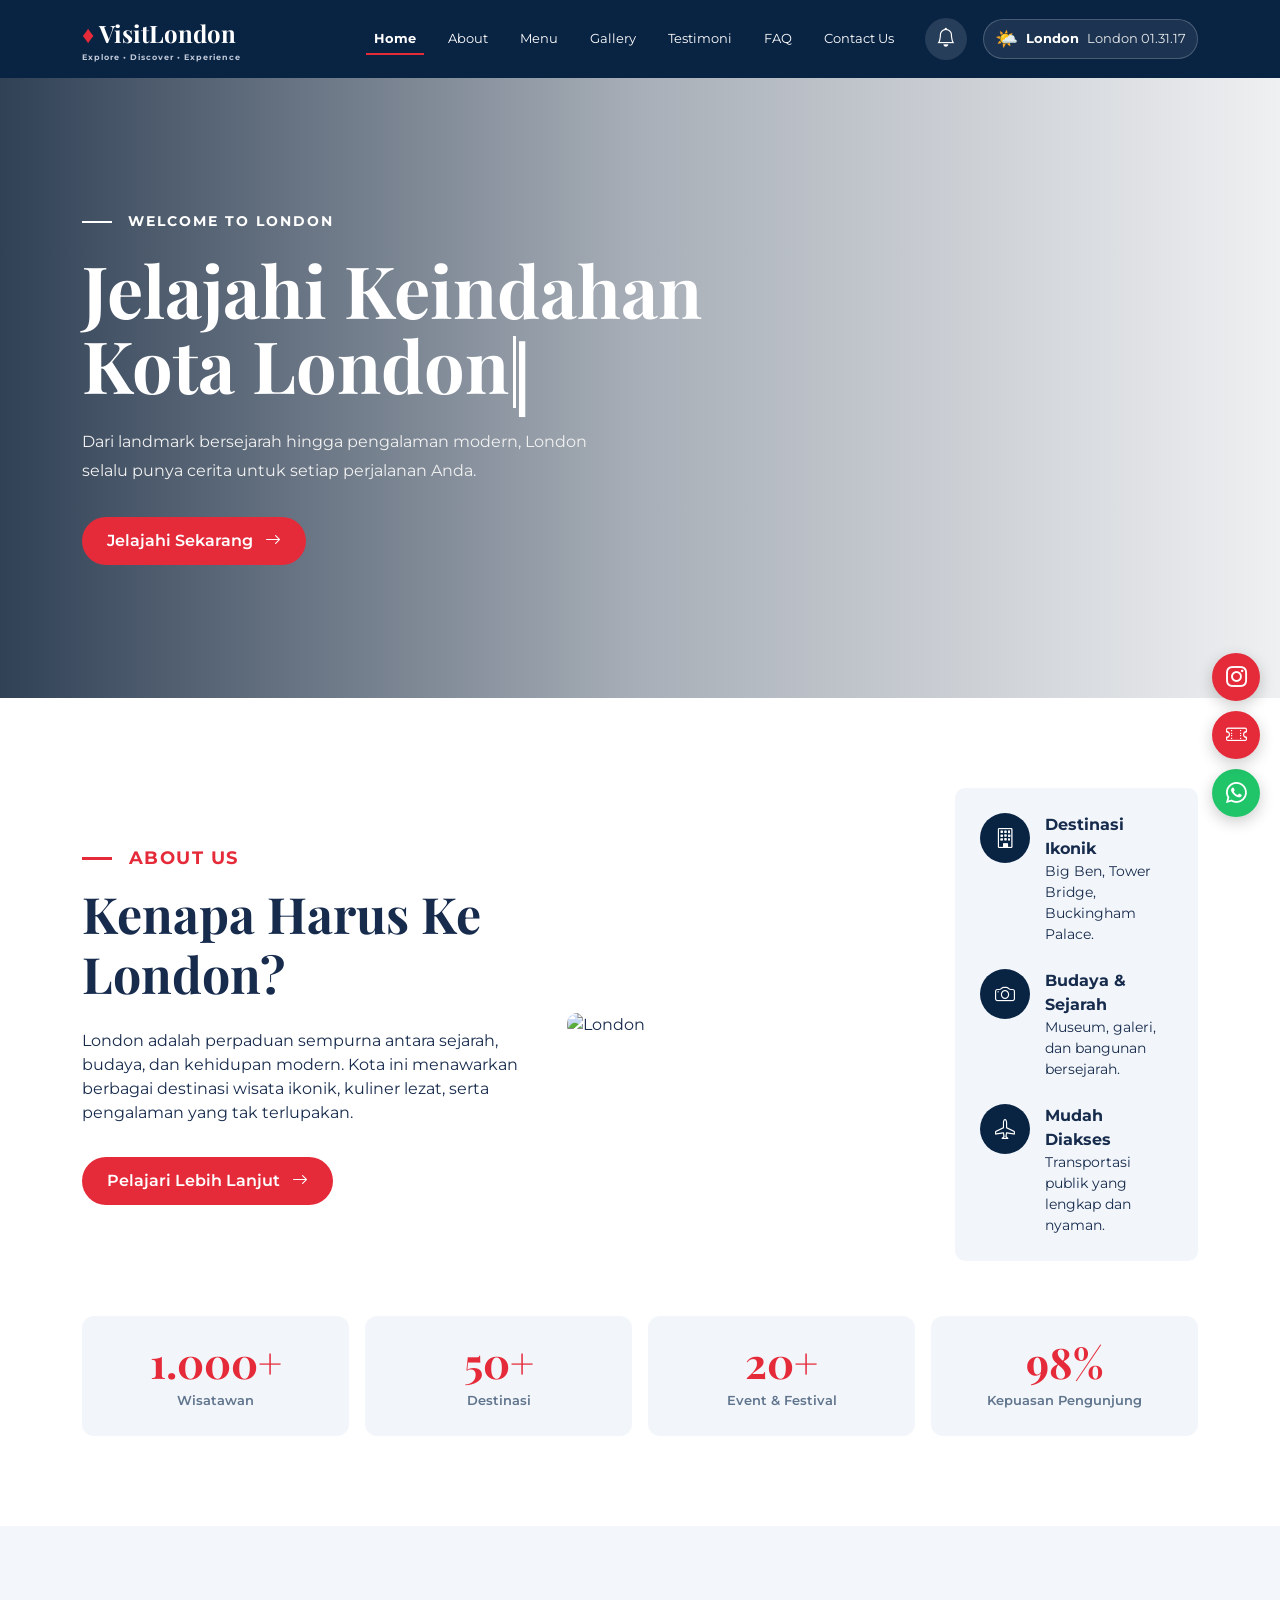
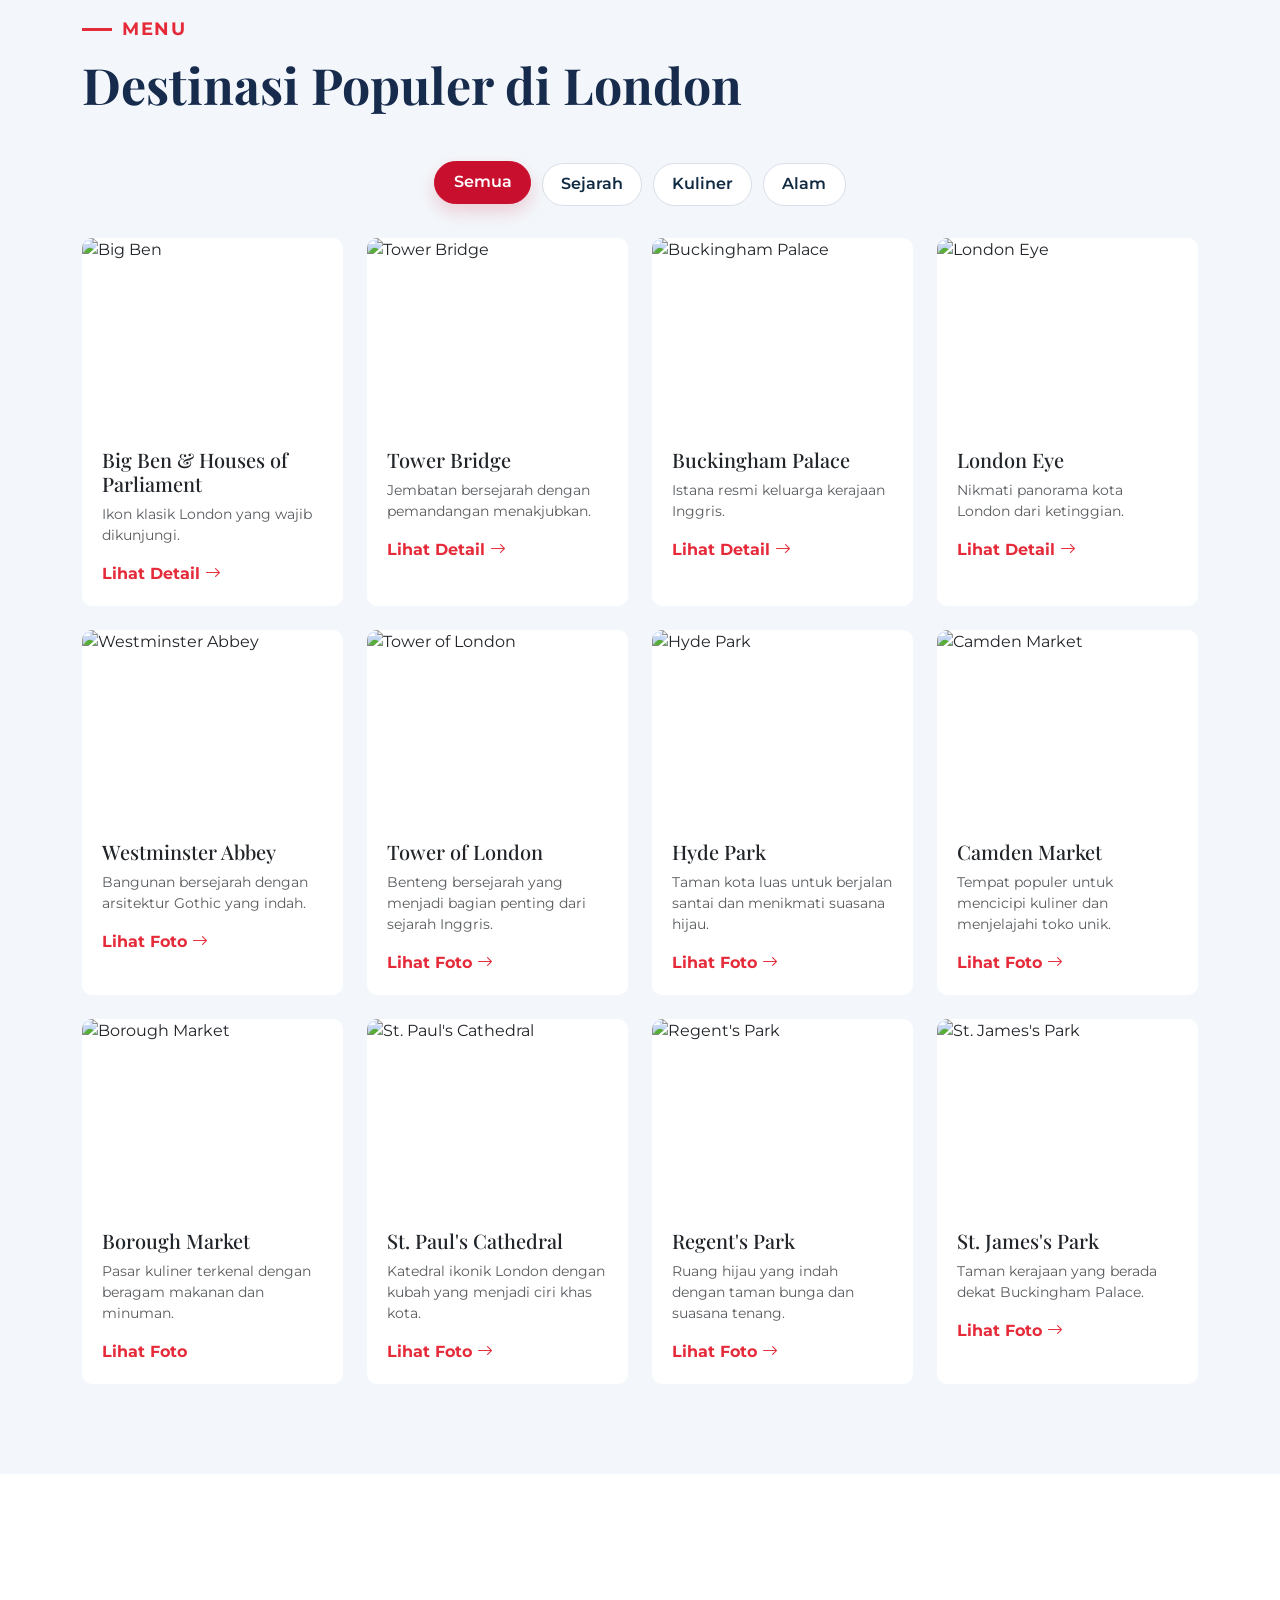
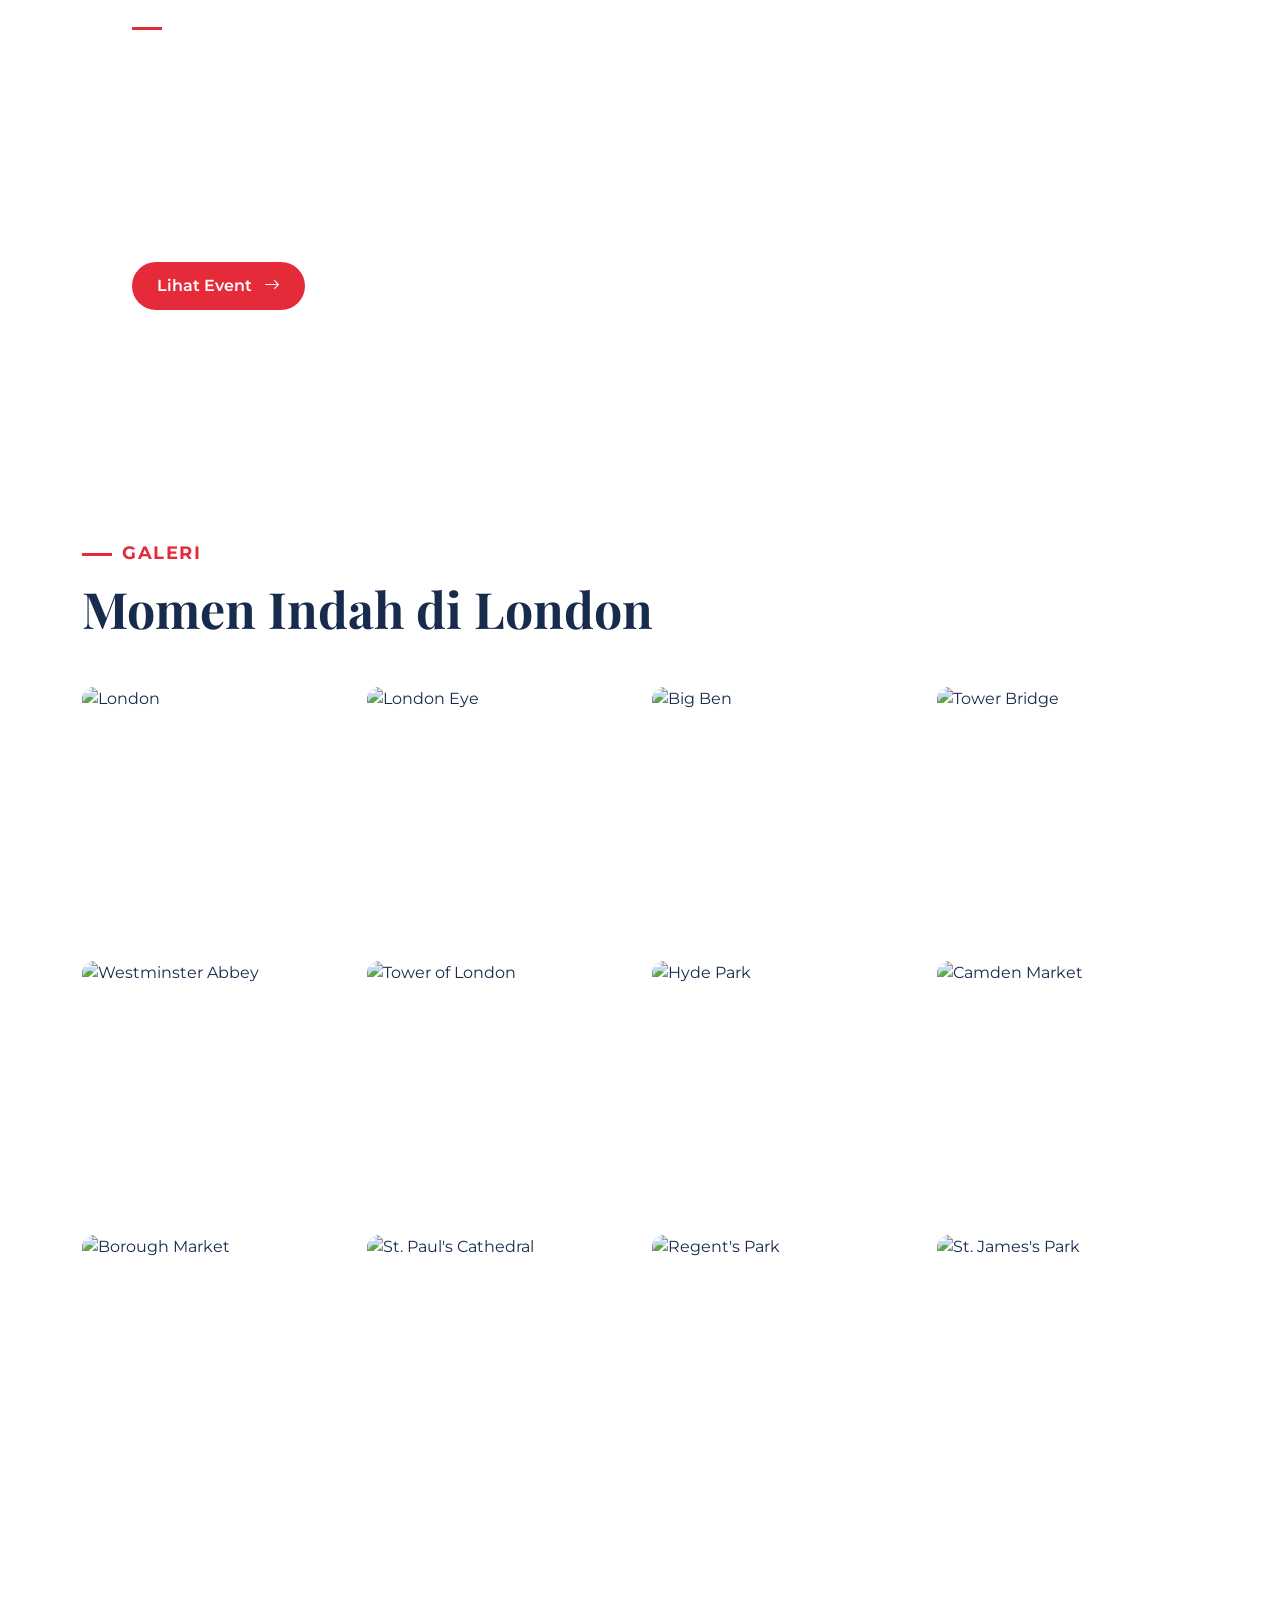
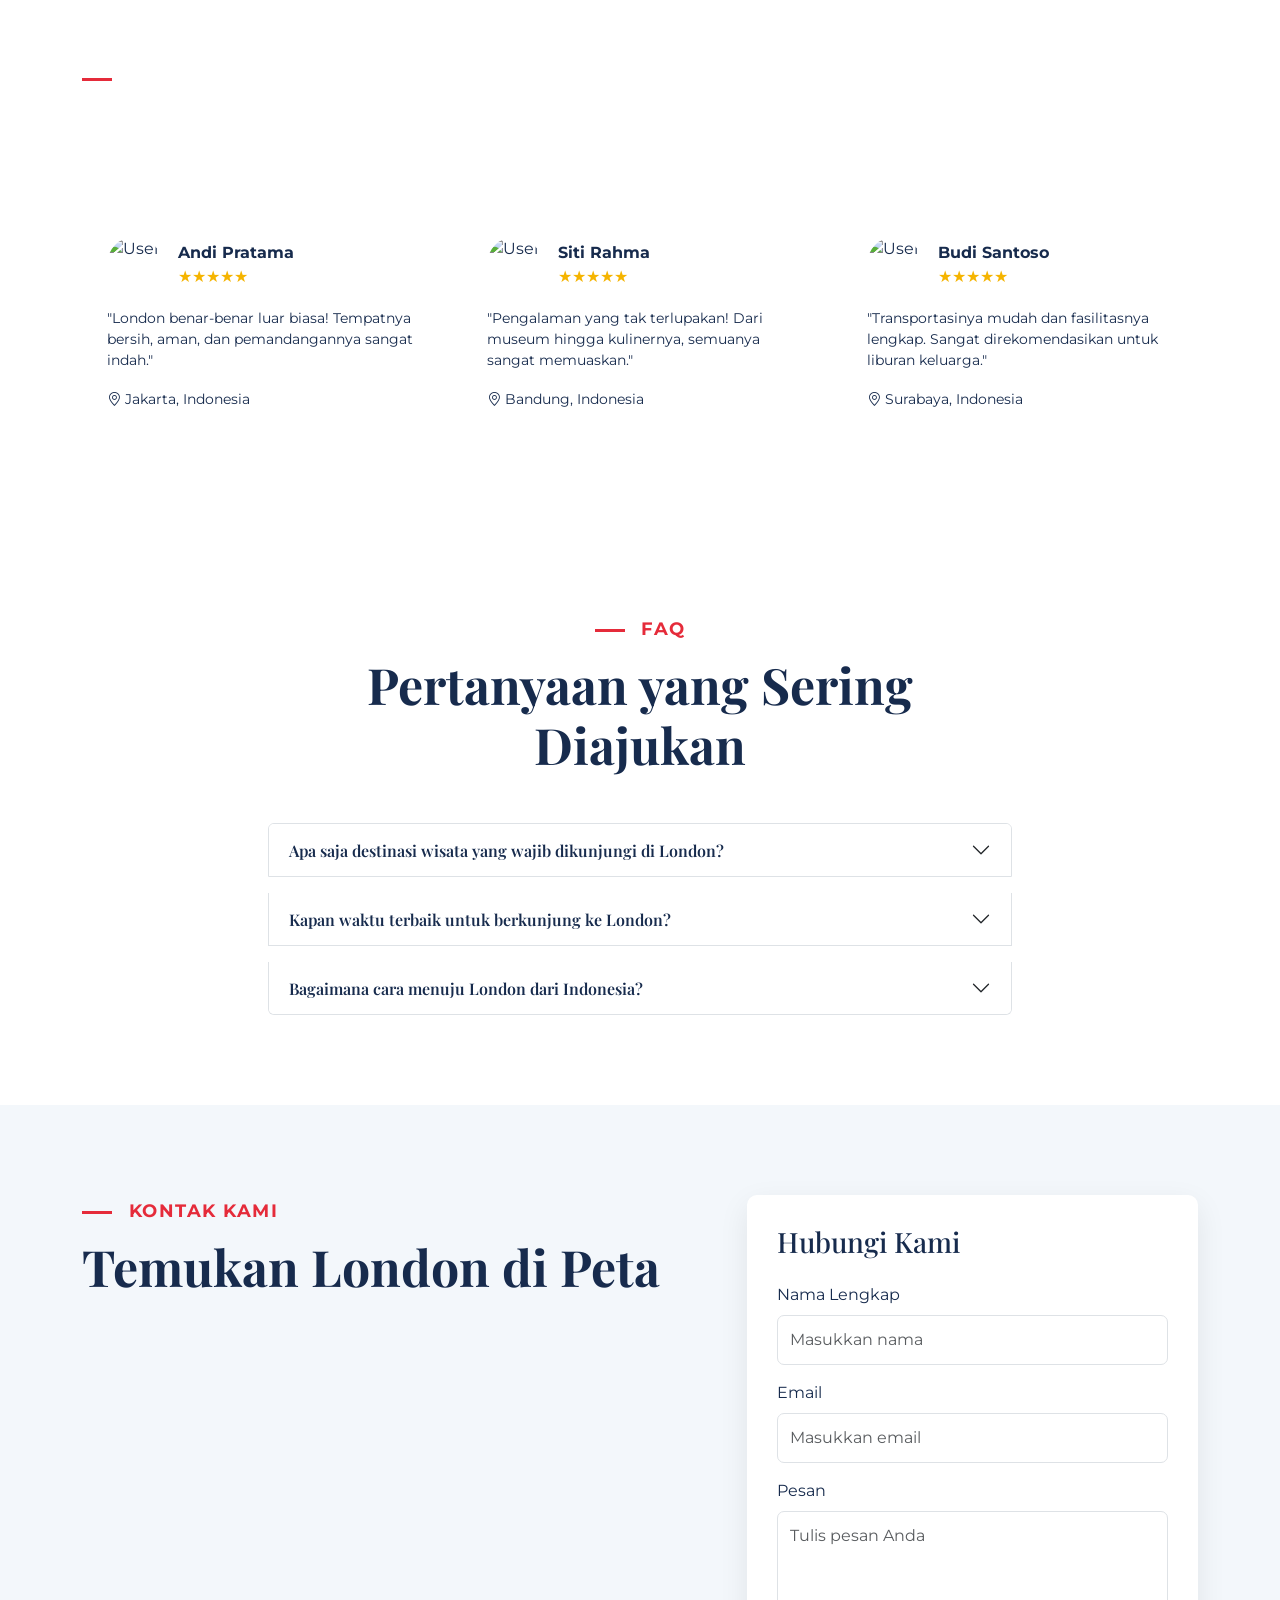
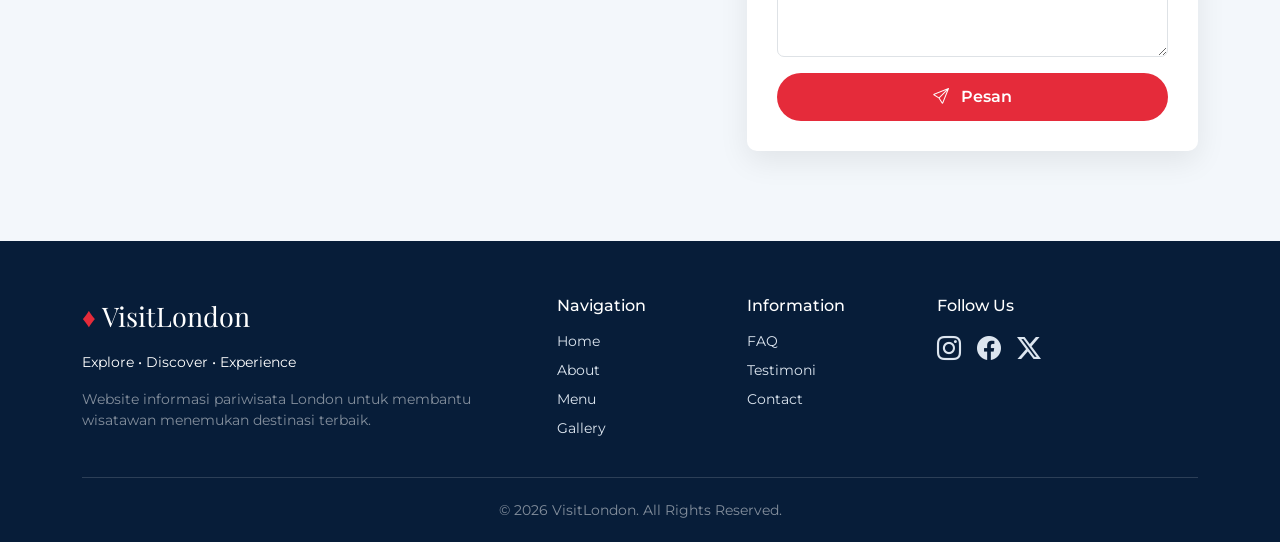
==== index.html @ 2a39acc3 "Add files via upload" ====
<!DOCTYPE html>
<html lang="id">
<head>
    <meta charset="UTF-8">
    <meta name="viewport" content="width=device-width, initial-scale=1.0">

    <title>VisitLondon - Jelajahi London</title>

    <!-- Bootstrap 5 -->
    <link href="https://cdn.jsdelivr.net/npm/bootstrap@5.3.3/dist/css/bootstrap.min.css" rel="stylesheet">

    <!-- Bootstrap Icons -->
    <link rel="stylesheet" href="https://cdn.jsdelivr.net/npm/bootstrap-icons@1.11.3/font/bootstrap-icons.min.css">

    <!-- Google Font -->
    <link href="https://fonts.googleapis.com/css2?family=Montserrat:wght@400;500;600;700&family=Playfair+Display:wght@600;700&display=swap" rel="stylesheet">
    <link rel="stylesheet" href="style.css">
</head>


<body data-bs-spy="scroll"
      data-bs-target="#navbar"
      data-bs-offset="100">


<!-- =========================
     NAVBAR
========================= -->

<nav id="navbar" class="navbar navbar-expand-lg navbar-dark sticky-top">

    <div class="container">

        <a class="navbar-brand" href="#home">
            <span>♦</span> VisitLondon
            <small>Explore • Discover • Experience</small>
        </a>

        <button class="navbar-toggler"
                type="button"
                data-bs-toggle="collapse"
                data-bs-target="#menuNavbar">

            <span class="navbar-toggler-icon"></span>

        </button>

        <div class="collapse navbar-collapse" id="menuNavbar">

            <ul class="navbar-nav ms-auto">

                <li class="nav-item">
                    <a class="nav-link active" href="#home">Home</a>
                </li>

                <li class="nav-item">
                    <a class="nav-link" href="#about">About</a>
                </li>

                <li class="nav-item">
                    <a class="nav-link" href="#destination">Menu</a>
                </li>

                <li class="nav-item">
                    <a class="nav-link" href="#gallery">Gallery</a>
                </li>

                <li class="nav-item">
                    <a class="nav-link" href="#testimonial">Testimoni</a>
                </li>

                <li class="nav-item">
                    <a class="nav-link" href="#faq">FAQ</a>
                </li>

                <li class="nav-item">
                    <a class="nav-link" href="#contact">Contact Us</a>
                </li>

            </ul>

<!-- NOTIFICATION -->
<div class="notification-wrapper">
    <button type="button" class="notification-btn" id="notificationBtn"
            aria-label="Notifikasi">
        <i class="bi bi-bell"></i>
        <span class="notification-badge" id="notificationBadge">0</span>
    </button>

    <div class="notification-panel" id="notificationPanel">
        <div class="notification-head">
            <strong>Aktivitas</strong>
            <button type="button" class="btn btn-sm btn-link text-danger p-0" id="clearNotifications">Hapus</button>
        </div>
        <div class="notification-tabs">
            <button type="button" class="notification-tab active" data-notif-tab="notifications">Notifikasi</button>
            <button type="button" class="notification-tab" data-notif-tab="history">History Pemesanan</button>
        </div>
        <div class="notification-page active" id="notificationsPage">
            <div class="notification-list" id="notificationList">
                <div class="empty-notification">Belum ada notifikasi.</div>
            </div>
        </div>
        <div class="notification-page" id="historyPage">
            <div id="historyList"></div>
        </div>
    </div>
</div>

        </div>

    </div>
</nav>


<!-- =========================
     HERO
========================= -->

<section id="home" class="hero">

    <div class="container">

        <div class="hero-content fade-up">

            <div class="hero-label">
                WELCOME TO LONDON
            </div>

            <h1>
                Jelajahi <span id="heroTypewriter"></span><span class="typewriter-cursor">|</span>
            </h1>

            <p>
                Dari landmark bersejarah hingga pengalaman modern,
                London selalu punya cerita untuk setiap perjalanan Anda.
            </p>

            <a href="#destination"
               class="btn btn-london mt-3">

                Jelajahi Sekarang
                <i class="bi bi-arrow-right ms-2"></i>

            </a>

        </div>

    </div>

</section>


<!-- =========================
     ABOUT
========================= -->

<section id="about" class="about">

    <div class="container">

        <div class="row align-items-center g-5">

            <div class="col-lg-5 fade-up">

                <div class="section-label">
                    ABOUT US
                </div>

                <h2 class="section-title">
                    Kenapa Harus
                    Ke London?
                </h2>

                <p class="mt-3">
                    London adalah perpaduan sempurna antara sejarah,
                    budaya, dan kehidupan modern. Kota ini menawarkan
                    berbagai destinasi wisata ikonik, kuliner lezat,
                    serta pengalaman yang tak terlupakan.
                </p>

                <a href="#destination"
                   class="btn btn-london mt-3">

                    Pelajari Lebih Lanjut
                    <i class="bi bi-arrow-right ms-2"></i>

                </a>

            </div>

            <div class="col-lg-4 fade-up">

                <img
                    src="https://images.unsplash.com/photo-1529655683826-aba9b3e77383?auto=format&fit=crop&w=900&q=80"
                    class="about-img"
                    alt="London">

            </div>

            <div class="col-lg-3">

                <div class="about-box fade-up">

                    <div class="d-flex mb-4">

                        <div class="about-icon">
                            <i class="bi bi-building"></i>
                        </div>

                        <div>
                            <strong>Destinasi Ikonik</strong>
                            <small class="d-block">
                                Big Ben, Tower Bridge,
                                Buckingham Palace.
                            </small>
                        </div>

                    </div>

                    <div class="d-flex mb-4">

                        <div class="about-icon">
                            <i class="bi bi-camera"></i>
                        </div>

                        <div>
                            <strong>Budaya & Sejarah</strong>
                            <small class="d-block">
                                Museum, galeri, dan bangunan
                                bersejarah.
                            </small>
                        </div>

                    </div>

                    <div class="d-flex">

                        <div class="about-icon">
                            <i class="bi bi-airplane"></i>
                        </div>

                        <div>
                            <strong>Mudah Diakses</strong>
                            <small class="d-block">
                                Transportasi publik yang
                                lengkap dan nyaman.
                            </small>
                        </div>

                    </div>

                </div>

            </div>

        </div>

    </div>

    <!-- COUNT-UP STATISTICS -->
    <div class="container stats-section fade-up">
        <div class="row g-3 justify-content-center">
            <div class="col-6 col-md-3">
                <div class="stat-box">
                    <div class="stat-number count-up" data-target="1000" data-suffix="+">0</div>
                    <span class="stat-label">Wisatawan</span>
                </div>
            </div>
            <div class="col-6 col-md-3">
                <div class="stat-box">
                    <div class="stat-number count-up" data-target="50" data-suffix="+">0</div>
                    <span class="stat-label">Destinasi</span>
                </div>
            </div>
            <div class="col-6 col-md-3">
                <div class="stat-box">
                    <div class="stat-number count-up" data-target="20" data-suffix="+">0</div>
                    <span class="stat-label">Event & Festival</span>
                </div>
            </div>
            <div class="col-6 col-md-3">
                <div class="stat-box">
                    <div class="stat-number count-up" data-target="98" data-suffix="%">0</div>
                    <span class="stat-label">Kepuasan Pengunjung</span>
                </div>
            </div>
        </div>
    </div>

</section>


<!-- =========================
     DESTINATION
========================= -->

<section id="destination" class="destination">

    <div class="container">

        <div class="section-label">MENU</div>

        <h2 class="section-title mb-5">
            Destinasi Populer di London
        </h2>

        <div class="destination-grid">

            <div class="destination-item fade-up" data-category="sejarah">
                <div class="card destination-card">
                    <img src="https://images.unsplash.com/photo-1529655683826-aba9b3e77383?auto=format&fit=crop&w=800&q=80" class="card-img-top" alt="Big Ben">
                    <div class="card-body">
                        <h5>Big Ben & Houses of Parliament</h5>
                        <p class="small text-muted">Ikon klasik London yang wajib dikunjungi.</p>
                        <a href="#" class="detail-link" data-bs-toggle="modal" data-bs-target="#modalBigBen">Lihat Detail <i class="bi bi-arrow-right"></i></a>
                    </div>
                </div>
            </div>

            <div class="destination-item fade-up" data-category="sejarah">
                <div class="card destination-card">
                    <img src="https://images.unsplash.com/photo-1513635269975-59663e0ac1ad?auto=format&fit=crop&w=800&q=80" class="card-img-top" alt="Tower Bridge">
                    <div class="card-body">
                        <h5>Tower Bridge</h5>
                        <p class="small text-muted">Jembatan bersejarah dengan pemandangan menakjubkan.</p>
                        <a href="#" class="detail-link" data-bs-toggle="modal" data-bs-target="#modalTower">Lihat Detail <i class="bi bi-arrow-right"></i></a>
                    </div>
                </div>
            </div>

            <div class="destination-item fade-up" data-category="sejarah">
                <div class="card destination-card">
                    <img src="https://images.unsplash.com/photo-1552832230-c0197dd311b5?auto=format&fit=crop&w=800&q=80" class="card-img-top" alt="Buckingham Palace">
                    <div class="card-body">
                        <h5>Buckingham Palace</h5>
                        <p class="small text-muted">Istana resmi keluarga kerajaan Inggris.</p>
                        <a href="#" class="detail-link" data-bs-toggle="modal" data-bs-target="#modalBuckingham">Lihat Detail <i class="bi bi-arrow-right"></i></a>
                    </div>
                </div>
            </div>

            <div class="destination-item fade-up" data-category="alam">
                <div class="card destination-card">
                    <img src="https://images.unsplash.com/photo-1520986606214-8b456906c813?auto=format&fit=crop&w=800&q=80" class="card-img-top" alt="London Eye">
                    <div class="card-body">
                        <h5>London Eye</h5>
                        <p class="small text-muted">Nikmati panorama kota London dari ketinggian.</p>
                        <a href="#" class="detail-link" data-bs-toggle="modal" data-bs-target="#modalEye">Lihat Detail <i class="bi bi-arrow-right"></i></a>
                    </div>
                </div>
            </div>

            <div class="destination-item fade-up" data-category="sejarah">
                <div class="card destination-card">
                    <img src="https://images.unsplash.com/photo-1533929736458-ca588d08c8be?auto=format&fit=crop&w=800&q=80" class="card-img-top" alt="Westminster Abbey">
                    <div class="card-body">
                        <h5>Westminster Abbey</h5>
                        <p class="small text-muted">Bangunan bersejarah dengan arsitektur Gothic yang indah.</p>
                        <a href="#gallery" class="detail-link">Lihat Foto <i class="bi bi-arrow-right"></i></a>
                    </div>
                </div>
            </div>

            <div class="destination-item fade-up" data-category="sejarah">
                <div class="card destination-card">
                    <img src="https://images.unsplash.com/photo-1598977123110-7f6b7d7c3f0b?auto=format&fit=crop&w=800&q=80" class="card-img-top" alt="Tower of London">
                    <div class="card-body">
                        <h5>Tower of London</h5>
                        <p class="small text-muted">Benteng bersejarah yang menjadi bagian penting dari sejarah Inggris.</p>
                        <a href="#gallery" class="detail-link">Lihat Foto <i class="bi bi-arrow-right"></i></a>
                    </div>
                </div>
            </div>

            <div class="destination-item fade-up" data-category="alam">
                <div class="card destination-card">
                    <img src="https://images.unsplash.com/photo-1519331379826-f10be5486c6f?auto=format&fit=crop&w=800&q=80" class="card-img-top" alt="Hyde Park">
                    <div class="card-body">
                        <h5>Hyde Park</h5>
                        <p class="small text-muted">Taman kota luas untuk berjalan santai dan menikmati suasana hijau.</p>
                        <a href="#gallery" class="detail-link">Lihat Foto <i class="bi bi-arrow-right"></i></a>
                    </div>
                </div>
            </div>

            <div class="destination-item fade-up" data-category="kuliner">
                <div class="card destination-card">
                    <img src="https://images.unsplash.com/photo-1513639776629-7b61b0ac49cb?auto=format&fit=crop&w=800&q=80" class="card-img-top" alt="Camden Market">
                    <div class="card-body">
                        <h5>Camden Market</h5>
                        <p class="small text-muted">Tempat populer untuk mencicipi kuliner dan menjelajahi toko unik.</p>
                        <a href="#gallery" class="detail-link">Lihat Foto <i class="bi bi-arrow-right"></i></a>
                    </div>
                </div>
            </div>

            <div class="destination-item fade-up" data-category="kuliner">
                <div class="card destination-card">
                    <img src="https://images.unsplash.com/photo-1501339847302-ac426a4a7cbb?auto=format&fit=crop&w=800&q=80" class="card-img-top" alt="Borough Market">
                    <div class="card-body">
                        <h5>Borough Market</h5>
                        <p class="small text-muted">Pasar kuliner terkenal dengan beragam makanan dan minuman.</p>
                        <a href="#gallery" class="detail-link">Lihat Foto</a>
                    </div>
                </div>
            </div>

            <div class="destination-item fade-up" data-category="sejarah">
                <div class="card destination-card">
                    <img src="https://images.unsplash.com/photo-1564399579883-451a5d44ec08?auto=format&fit=crop&w=800&q=80" class="card-img-top" alt="St. Paul's Cathedral">
                    <div class="card-body">
                        <h5>St. Paul's Cathedral</h5>
                        <p class="small text-muted">Katedral ikonik London dengan kubah yang menjadi ciri khas kota.</p>
                        <a href="#gallery" class="detail-link">Lihat Foto <i class="bi bi-arrow-right"></i></a>
                    </div>
                </div>
            </div>

            <div class="destination-item fade-up" data-category="alam">
                <div class="card destination-card">
                    <img src="https://images.unsplash.com/photo-1523528283115-9bf9b1699245?auto=format&fit=crop&w=800&q=80" class="card-img-top" alt="Regent's Park">
                    <div class="card-body">
                        <h5>Regent's Park</h5>
                        <p class="small text-muted">Ruang hijau yang indah dengan taman bunga dan suasana tenang.</p>
                        <a href="#gallery" class="detail-link">Lihat Foto <i class="bi bi-arrow-right"></i></a>
                    </div>
                </div>
            </div>

            <div class="destination-item fade-up" data-category="sejarah">
                <div class="card destination-card">
                    <img src="https://images.unsplash.com/photo-1533929736458-ca588d08c8be?auto=format&fit=crop&w=800&q=80" class="card-img-top" alt="St. James's Park">
                    <div class="card-body">
                        <h5>St. James's Park</h5>
                        <p class="small text-muted">Taman kerajaan yang berada dekat Buckingham Palace.</p>
                        <a href="#gallery" class="detail-link">Lihat Foto <i class="bi bi-arrow-right"></i></a>
                    </div>
                </div>
            </div>

        </div>
    </div>

</section>


<!-- =========================
     MODALS
========================= -->

<div class="modal fade" id="modalBigBen">

    <div class="modal-dialog modal-dialog-centered">

        <div class="modal-content">

            <div class="modal-header">

                <h5 class="modal-title">Big Ben</h5>

                <button class="btn-close"
                        data-bs-dismiss="modal">
                </button>

            </div>

            <div class="modal-body">

                Big Ben merupakan salah satu landmark
                paling terkenal di London. Nikmati suasana
                Westminster dan pemandangan Sungai Thames.

            </div>

        </div>

    </div>

</div>


<div class="modal fade" id="modalTower">

    <div class="modal-dialog modal-dialog-centered">

        <div class="modal-content">

            <div class="modal-header">

                <h5 class="modal-title">Tower Bridge</h5>

                <button class="btn-close"
                        data-bs-dismiss="modal">
                </button>

            </div>

            <div class="modal-body">

                Tower Bridge merupakan jembatan ikonik
                yang menjadi salah satu simbol kota London.

            </div>

        </div>

    </div>

</div>


<div class="modal fade" id="modalBuckingham">

    <div class="modal-dialog modal-dialog-centered">

        <div class="modal-content">

            <div class="modal-header">

                <h5 class="modal-title">Buckingham Palace</h5>

                <button class="btn-close"
                        data-bs-dismiss="modal">
                </button>

            </div>

            <div class="modal-body">

                Buckingham Palace adalah kediaman resmi
                keluarga kerajaan Inggris di London.

            </div>

        </div>

    </div>

</div>


<div class="modal fade" id="modalEye">

    <div class="modal-dialog modal-dialog-centered">

        <div class="modal-content">

            <div class="modal-header">

                <h5 class="modal-title">London Eye</h5>

                <button class="btn-close"
                        data-bs-dismiss="modal">
                </button>

            </div>

            <div class="modal-body">

                London Eye memberikan pemandangan panorama
                kota London dari atas Sungai Thames.

            </div>

        </div>

    </div>

</div>


<!-- =========================
     EVENT
========================= -->

<section class="event">

    <div class="container">

        <div class="event-box">

            <div class="event-content fade-up">

                <div class="section-label text-white">
                    EVENT & FESTIVAL
                </div>

                <h2 class="section-title">
                    Rasakan London
                    dalam Suasana Berbeda
                </h2>

                <p>
                    Temukan berbagai festival, pertunjukan,
                    event budaya, dan aktivitas menarik
                    yang berlangsung sepanjang tahun.
                </p>

                <button class="btn btn-london">
                    Lihat Event
                    <i class="bi bi-arrow-right ms-2"></i>
                </button>

            </div>

        </div>

    </div>

</section>


<!-- =========================
     GALLERY
========================= -->

<section id="gallery" class="gallery">

    <div class="container">

        <div class="section-label">GALERI</div>

        <h2 class="section-title mb-5">
            Momen Indah di London
        </h2>

        <div class="gallery-grid">

            <div class="gallery-item fade-up">
                <img src="https://images.unsplash.com/photo-1518391846015-55a9cc003b25?auto=format&fit=crop&w=800&q=80" class="gallery-img" alt="London">
            </div>

            <div class="gallery-item fade-up">
                <img src="https://images.unsplash.com/photo-1520986606214-8b456906c813?auto=format&fit=crop&w=800&q=80" class="gallery-img" alt="London Eye">
            </div>

            <div class="gallery-item fade-up">
                <img src="https://images.unsplash.com/photo-1529655683826-aba9b3e77383?auto=format&fit=crop&w=800&q=80" class="gallery-img" alt="Big Ben">
            </div>

            <div class="gallery-item fade-up">
                <img src="https://images.unsplash.com/photo-1513635269975-59663e0ac1ad?auto=format&fit=crop&w=800&q=80" class="gallery-img" alt="Tower Bridge">
            </div>

            <div class="gallery-item fade-up">
                <img src="https://images.unsplash.com/photo-1533929736458-ca588d08c8be?auto=format&fit=crop&w=800&q=80" class="gallery-img" alt="Westminster Abbey">
            </div>

            <div class="gallery-item fade-up">
                <img src="https://images.unsplash.com/photo-1598977123110-7f6b7d7c3f0b?auto=format&fit=crop&w=800&q=80" class="gallery-img" alt="Tower of London">
            </div>

            <div class="gallery-item fade-up">
                <img src="https://images.unsplash.com/photo-1519331379826-f10be5486c6f?auto=format&fit=crop&w=800&q=80" class="gallery-img" alt="Hyde Park">
            </div>

            <div class="gallery-item fade-up">
                <img src="https://images.unsplash.com/photo-1513639776629-7b61b0ac49cb?auto=format&fit=crop&w=800&q=80" class="gallery-img" alt="Camden Market">
            </div>

            <div class="gallery-item fade-up">
                <img src="https://images.unsplash.com/photo-1501339847302-ac426a4a7cbb?auto=format&fit=crop&w=800&q=80" class="gallery-img" alt="Borough Market">
            </div>

            <div class="gallery-item fade-up">
                <img src="https://images.unsplash.com/photo-1564399579883-451a5d44ec08?auto=format&fit=crop&w=800&q=80" class="gallery-img" alt="St. Paul's Cathedral">
            </div>

            <div class="gallery-item fade-up">
                <img src="https://images.unsplash.com/photo-1523528283115-9bf9b1699245?auto=format&fit=crop&w=800&q=80" class="gallery-img" alt="Regent's Park">
            </div>

            <div class="gallery-item fade-up">
                <img src="https://images.unsplash.com/photo-1533929736458-ca588d08c8be?auto=format&fit=crop&w=800&q=80" class="gallery-img" alt="St. James's Park">
            </div>

        </div>

    </div>

</section>


<!-- =========================
     TESTIMONI
========================= -->

<section id="testimonial" class="testimonial">

    <div class="container">

        <div class="section-label text-white">
            TESTIMONI
        </div>

        <h2 class="section-title mb-5">
            Apa Kata Mereka?
        </h2>

        <div class="row g-4">

            <div class="col-md-4 fade-up">

                <div class="testimonial-card">

                    <div class="d-flex align-items-center mb-3">

                        <img
                            src="https://i.pravatar.cc/100?img=12"
                            class="avatar me-3"
                            alt="User">

                        <div>

                            <strong>Andi Pratama</strong>

                            <div class="stars">
                                ★★★★★
                            </div>

                        </div>

                    </div>

                    <p class="small">
                        "London benar-benar luar biasa!
                        Tempatnya bersih, aman, dan
                        pemandangannya sangat indah."
                    </p>

                    <small>
                        <i class="bi bi-geo-alt"></i>
                        Jakarta, Indonesia
                    </small>

                </div>

            </div>


            <div class="col-md-4 fade-up">

                <div class="testimonial-card">

                    <div class="d-flex align-items-center mb-3">

                        <img
                            src="https://i.pravatar.cc/100?img=32"
                            class="avatar me-3"
                            alt="User">

                        <div>

                            <strong>Siti Rahma</strong>

                            <div class="stars">
                                ★★★★★
                            </div>

                        </div>

                    </div>

                    <p class="small">
                        "Pengalaman yang tak terlupakan!
                        Dari museum hingga kulinernya,
                        semuanya sangat memuaskan."
                    </p>

                    <small>
                        <i class="bi bi-geo-alt"></i>
                        Bandung, Indonesia
                    </small>

                </div>

            </div>


            <div class="col-md-4 fade-up">

                <div class="testimonial-card">

                    <div class="d-flex align-items-center mb-3">

                        <img
                            src="https://i.pravatar.cc/100?img=15"
                            class="avatar me-3"
                            alt="User">

                        <div>

                            <strong>Budi Santoso</strong>

                            <div class="stars">
                                ★★★★★
                            </div>

                        </div>

                    </div>

                    <p class="small">
                        "Transportasinya mudah dan fasilitasnya
                        lengkap. Sangat direkomendasikan untuk
                        liburan keluarga."
                    </p>

                    <small>
                        <i class="bi bi-geo-alt"></i>
                        Surabaya, Indonesia
                    </small>

                </div>

            </div>

        </div>

    </div>

</section>


<!-- =========================
     FAQ
========================= -->

<section id="faq" class="faq">

    <div class="container">

        <div class="col-lg-8 mx-auto">

            <div class="text-center">

                <div class="section-label">
                    FAQ
                </div>

                <h2 class="section-title mb-5">
                    Pertanyaan yang Sering Diajukan
                </h2>

            </div>

            <div class="accordion" id="faqAccordion">

                <div class="accordion-item mb-3">

                    <h2 class="accordion-header">

                        <button
                            class="accordion-button collapsed"
                            data-bs-toggle="collapse"
                            data-bs-target="#faq1">

                            Apa saja destinasi wisata
                            yang wajib dikunjungi di London?

                        </button>

                    </h2>

                    <div id="faq1"
                         class="accordion-collapse collapse"
                         data-bs-parent="#faqAccordion">

                        <div class="accordion-body">

                            Beberapa destinasi populer adalah
                            Big Ben, Tower Bridge, Buckingham
                            Palace, dan London Eye.

                        </div>

                    </div>

                </div>


                <div class="accordion-item mb-3">

                    <h2 class="accordion-header">

                        <button
                            class="accordion-button collapsed"
                            data-bs-toggle="collapse"
                            data-bs-target="#faq2">

                            Kapan waktu terbaik
                            untuk berkunjung ke London?

                        </button>

                    </h2>

                    <div id="faq2"
                         class="accordion-collapse collapse"
                         data-bs-parent="#faqAccordion">

                        <div class="accordion-body">

                            Waktu terbaik tergantung aktivitas
                            yang ingin dilakukan. Musim semi dan
                            musim panas biasanya menjadi pilihan
                            populer bagi wisatawan.

                        </div>

                    </div>

                </div>


                <div class="accordion-item">

                    <h2 class="accordion-header">

                        <button
                            class="accordion-button collapsed"
                            data-bs-toggle="collapse"
                            data-bs-target="#faq3">

                            Bagaimana cara menuju London
                            dari Indonesia?

                        </button>

                    </h2>

                    <div id="faq3"
                         class="accordion-collapse collapse"
                         data-bs-parent="#faqAccordion">

                        <div class="accordion-body">

                            Perjalanan dapat dilakukan menggunakan
                            penerbangan internasional menuju
                            bandara utama di sekitar London.

                        </div>

                    </div>

                </div>

            </div>

        </div>

    </div>

</section>


<!-- =========================
     CONTACT + MAP
========================= -->

<section id="contact" class="contact">

    <div class="container">

        <div class="row g-4 align-items-center">

            <div class="col-lg-7">

                <div class="section-label">
                    KONTAK KAMI
                </div>

                <h2 class="section-title mb-4">
                    Temukan London
                    di Peta
                </h2>

                <div class="map-box">

                    <iframe
                        src="https://www.google.com/maps?q=London,United%20Kingdom&output=embed"
                        loading="lazy">
                    </iframe>

                </div>

            </div>


            <div class="col-lg-5">

                <div class="contact-form">

                    <h3 class="mb-4">
                        Hubungi Kami
                    </h3>

                    <form>

                        <div class="mb-3">

                            <label class="form-label">
                                Nama Lengkap
                            </label>

                            <input
                                type="text"
                                class="form-control"
                                placeholder="Masukkan nama">

                        </div>


                        <div class="mb-3">

                            <label class="form-label">
                                Email
                            </label>

                            <input
                                type="email"
                                class="form-control"
                                placeholder="Masukkan email">

                        </div>


                        <div class="mb-3">

                            <label class="form-label">
                                Pesan
                            </label>

                            <textarea
                                class="form-control"
                                rows="5"
                                placeholder="Tulis pesan Anda"></textarea>

                        </div>


                        <button
                            type="submit"
                            class="btn btn-london w-100">

                            <i class="bi bi-send me-2"></i>
                            Pesan

                        </button>

                    </form>

                </div>

            </div>

        </div>

    </div>

</section>


<!-- =========================
     FOOTER
========================= -->

<footer>

    <div class="container">

        <div class="row g-4">

            <div class="col-md-5">

                <div class="footer-brand">
                    <span>♦</span> VisitLondon
                </div>

                <p class="small mt-3">
                    Explore • Discover • Experience
                </p>

                <p class="small text-white-50">
                    Website informasi pariwisata London
                    untuk membantu wisatawan menemukan
                    destinasi terbaik.
                </p>

            </div>


            <div class="col-md-2">

                <h6>Navigation</h6>

                <div class="d-flex flex-column gap-2 mt-3">

                    <a href="#home">Home</a>
                    <a href="#about">About</a>
                    <a href="#destination">Menu</a>
                    <a href="#gallery">Gallery</a>

                </div>

            </div>


            <div class="col-md-2">

                <h6>Information</h6>

                <div class="d-flex flex-column gap-2 mt-3">

                    <a href="#faq">FAQ</a>
                    <a href="#testimonial">Testimoni</a>
                    <a href="#contact">Contact</a>

                </div>

            </div>


            <div class="col-md-3">

                <h6>Follow Us</h6>

                <div class="d-flex gap-3 mt-3">

                    <a href="#">
                        <i class="bi bi-instagram fs-4"></i>
                    </a>

                    <a href="#">
                        <i class="bi bi-facebook fs-4"></i>
                    </a>

                    <a href="#">
                        <i class="bi bi-twitter-x fs-4"></i>
                    </a>

                </div>

            </div>

        </div>


        <div class="footer-line text-center">

            <small class="text-white-50">

                © 2026 VisitLondon.
                All Rights Reserved.

            </small>

        </div>

    </div>

</footer>


<!-- BOOKING / PESAN NOTIFICATION -->
<div id="bookingNotification" class="booking-notification" role="status" aria-live="polite">
    <div class="notification-icon">
        <i class="bi bi-check-lg"></i>
    </div>
    <div>
        <div class="notification-title">Pesan berhasil dikirim!</div>
        <p class="notification-text">Terima kasih. Pesanan kamu sedang diproses.</p>
    </div>
    <button type="button" class="notification-close" aria-label="Tutup notifikasi">
        <i class="bi bi-x-lg"></i>
    </button>
</div>

<!-- =========================
     FLOATING BUTTON
========================= -->

<div class="social-float">

    <a href="#"
       class="instagram"
       title="Instagram">

        <i class="bi bi-instagram"></i>

    </a>

    <button type="button"
       class="ticket-widget"
       id="ticketButton"
       title="Pesan tiket wisata London"
       aria-label="Pesan tiket wisata London">

        <i class="bi bi-ticket-perforated"></i>

    </button>

    <button type="button"
       class="whatsapp"
       id="openChatButton"
       title="Chat di website"
       aria-label="Buka chat bantuan">

        <i class="bi bi-whatsapp"></i>

    </button>

    <a href="#home"
       class="back-top"
       title="Back to top">

        <i class="bi bi-arrow-up"></i>

    </a>

</div>



<!-- =========================
     CHAT BANTUAN DI DALAM WEBSITE
========================= -->
<div class="chat-window" id="chatWindow" aria-hidden="true">
    <div class="chat-header">
        <div class="chat-person">
            <div class="chat-avatar"><i class="bi bi-headset"></i></div>
            <div>
                <strong>London Tourism Help</strong>
                <div class="chat-status"><i class="bi bi-circle-fill text-success"></i> Online • Balas otomatis</div>
            </div>
        </div>
        <button class="chat-close" id="chatClose" aria-label="Tutup chat"><i class="bi bi-x-lg"></i></button>
    </div>
    <div class="chat-body" id="chatBody">
        <div class="chat-message bot"><div class="chat-bubble">Halo! 👋 Selamat datang di London Tourism. Ada yang bisa saya bantu tentang destinasi atau tiket?</div></div>
        <div class="chat-quick">
            <button type="button" data-chat="Destinasi populer di London">Destinasi populer</button>
            <button type="button" data-chat="Bagaimana cara pesan tiket?">Cara pesan tiket</button>
            <button type="button" data-chat="Jam operasional">Jam operasional</button>
        </div>
    </div>
    <div class="chat-footer">
        <div class="chat-typing" id="chatTyping">Sedang mengetik...</div>
        <form class="chat-form" id="chatForm">
            <input class="chat-input" id="chatInput" placeholder="Tulis pesan..." autocomplete="off">
            <button class="chat-send" type="submit" aria-label="Kirim"><i class="bi bi-send-fill"></i></button>
        </form>
    </div>
</div>

<!-- =========================
     MODAL DAFTAR WISATA / PESAN TIKET
========================= -->
<div class="modal fade ticket-modal" id="ticketModal" tabindex="-1" aria-labelledby="ticketModalLabel" aria-hidden="true">
  <div class="modal-dialog modal-lg modal-dialog-centered">
    <div class="modal-content">
      <div class="modal-header">
        <div>
          <h5 class="modal-title mb-1" id="ticketModalLabel">Pesan Tiket Wisata London</h5>
          <small>Pilih destinasi yang ingin kamu pesan</small>
        </div>
        <button type="button" class="btn-close btn-close-white" data-bs-dismiss="modal" aria-label="Tutup"></button>
      </div>
      <div class="modal-body">
        <div class="row g-3">
          <div class="col-md-6">
            <div class="ticket-place-card">
              <div class="ticket-place-icon"><i class="bi bi-clock-history"></i></div>
              <h6>Big Ben & Houses of Parliament</h6>
              <p>Ikon London di kawasan Westminster.</p>
              <button class="btn-book-place" data-place="Big Ben & Houses of Parliament">Pesan Tiket</button>
            </div>
          </div>
          <div class="col-md-6">
            <div class="ticket-place-card">
              <div class="ticket-place-icon"><i class="bi bi-building"></i></div>
              <h6>Tower Bridge</h6>
              <p>Jembatan ikonik dengan pemandangan Sungai Thames.</p>
              <button class="btn-book-place" data-place="Tower Bridge">Pesan Tiket</button>
            </div>
          </div>
          <div class="col-md-6">
            <div class="ticket-place-card">
              <div class="ticket-place-icon"><i class="bi bi-house-heart"></i></div>
              <h6>Buckingham Palace</h6>
              <p>Kediaman kerajaan yang terkenal di London.</p>
              <button class="btn-book-place" data-place="Buckingham Palace">Pesan Tiket</button>
            </div>
          </div>
          <div class="col-md-6">
            <div class="ticket-place-card">
              <div class="ticket-place-icon"><i class="bi bi-circle"></i></div>
              <h6>London Eye</h6>
              <p>Menikmati panorama London dari ketinggian.</p>
              <button class="btn-book-place" data-place="London Eye">Pesan Tiket</button>
            </div>
          </div>
        </div>
      </div>
    </div>
  </div>
</div>


<!-- Bootstrap JS -->

<script src="https://cdn.jsdelivr.net/npm/bootstrap@5.3.3/dist/js/bootstrap.bundle.min.js"></script>

<script src="script.js"></script>
</body>
</html>
---- style.css ----
html {
            scroll-behavior: smooth;
            scroll-padding-top: 75px;
        }

        body {
            font-family: 'Montserrat', sans-serif;
            color: #172b4d;
            background: #fff;
        }

        h1, h2, h3, h4, h5 {
            font-family: 'Playfair Display', serif;
        }

        /* JUDUL SECTION DIPERBESAR */
        .section-title {
            font-size: 50px;
            font-weight: 700;
            line-height: 1.2;
            margin-top: 12px;
            margin-bottom: 25px;
        }

        /* LABEL SECTION DIPERBESAR */
        .section-label {
            color: #e52b3a;
            font-size: 18px;
            font-weight: 700;
            letter-spacing: 1.5px;
            text-transform: uppercase;
        }

        .section-label::before {
            content: "";
            display: inline-block;
            width: 30px;
            height: 3px;
            background: #e52b3a;
            margin-right: 10px;
            vertical-align: middle;
        }

        .btn-london {
            background: #e52b3a;
            color: white;
            border: none;
            border-radius: 30px;
            padding: 12px 25px;
            font-weight: 600;
            transition: .3s;
        }

        .btn-london:hover {
            background: #b91e2c;
            color: white;
            transform: translateY(-3px);
        }


        /* =========================
           NAVBAR
        ========================= */

        .navbar {
            background: #092343 !important;
            padding: 10px 0;
        }

        .navbar-brand {
            color: white !important;
            font-family: 'Playfair Display', serif;
            font-size: 24px;
            font-weight: 700;
        }

        .navbar-brand span {
            color: #e52b3a;
        }

        .navbar-brand small {
            display: block;
            font-family: 'Montserrat', sans-serif;
            font-size: 8px;
            letter-spacing: 1px;
            color: #bfc9d8;
        }

        .navbar-nav .nav-link {
            color: white !important;
            font-size: 13px;
            margin: 0 8px;
            position: relative;
        }

        .navbar-nav .nav-link::after {
            content: "";
            position: absolute;
            left: 0;
            bottom: 2px;
            width: 0;
            height: 2px;
            background: #e52b3a;
            transition: .3s;
        }

        .navbar-nav .nav-link:hover::after,
        .navbar-nav .nav-link.active::after {
            width: 100%;
        }

        /* ScrollSpy: item aktif terlihat jelas */
        .navbar-nav .nav-link.active {
            color: #ffffff !important;
            font-weight: 700;
        }

        html {
            scroll-behavior: smooth;
            scroll-padding-top: 90px;
        }


        /* =========================
           HERO / BANNER
        ========================= */

        .hero {
            min-height: 620px;
            display: flex;
            align-items: center;
            position: relative;

            background:
                linear-gradient(
                    90deg,
                    rgba(5, 25, 50, .85),
                    rgba(5, 25, 50, .35),
                    rgba(5, 25, 50, .05)
                ),
                url("https://images.unsplash.com/photo-1513635269975-59663e0ac1ad?auto=format&fit=crop&w=1800&q=85");

            background-size: cover;
            background-position: center;
            background-attachment: fixed;
        }

        .hero-content {
            color: white;
            max-width: 700px;
        }

        /* JUDUL HERO DIPERBESAR */
        .hero-content h1 {
            font-size: 72px;
            line-height: 1.05;
            margin: 20px 0;
            font-weight: 700;
        }

        .hero-content p {
            max-width: 550px;
            color: #f1f1f1;
            line-height: 1.8;
            font-size: 16px;
        }

        .hero-label {
            font-size: 14px;
            font-weight: 700;
            letter-spacing: 2px;
        }

        .hero-label::before {
            content: "";
            display: inline-block;
            width: 30px;
            height: 2px;
            background: white;
            margin-right: 10px;
            vertical-align: middle;
        }


        /* =========================
           ABOUT
        ========================= */

        .about {
            padding: 90px 0;
        }

        .about-img {
            width: 100%;
            height: 370px;
            object-fit: cover;
            border-radius: 10px;
        }

        .about-box {
            background: #f2f6fa;
            padding: 25px;
            border-radius: 10px;
        }

        .about-icon {
            width: 50px;
            height: 50px;
            background: #092343;
            color: white;
            border-radius: 50%;
            display: flex;
            align-items: center;
            justify-content: center;
            margin-right: 15px;
            font-size: 20px;
            flex-shrink: 0;
        }


        /* =========================
           DESTINATION
        ========================= */

        .destination {
            background: #f3f7fb;
            padding: 90px 0;
        }

        /* GRID MENU - dibuat stabil agar tidak berantakan saat zoom */
        .destination-grid {
            display: grid;
            grid-template-columns: repeat(4, minmax(0, 1fr));
            gap: 24px;
        }

        .destination-item {
            min-width: 0;
        }

        .destination-card {
            border: none;
            border-radius: 10px;
            overflow: hidden;
            transition: .4s;
            height: 100%;
        }

        .destination-card:hover {
            transform: translateY(-10px);
            box-shadow: 0 15px 35px rgba(0,0,0,.15);
        }

        .destination-card img {
            height: 190px;
            object-fit: cover;
            transition: .5s;
        }

        .destination-card:hover img {
            transform: scale(1.06);
        }

        .destination-card .card-body {
            padding: 20px;
        }

        .detail-link {
            color: #e52b3a;
            font-weight: 700;
            text-decoration: none;
        }

        /* GALLERY GRID */
        .gallery-grid {
            display: grid;
            grid-template-columns: repeat(4, minmax(0, 1fr));
            gap: 24px;
        }

        .gallery-item {
            min-width: 0;
        }

        .gallery-img {
            display: block;
            width: 100%;
            height: 250px;
            object-fit: cover;
            border-radius: 12px;
            transition: transform .4s ease, filter .4s ease;
        }

        .gallery-item:hover .gallery-img {
            transform: scale(1.04);
            filter: brightness(.9);
        }

        /* Responsive */
        @media (max-width: 1199.98px) {
            .destination-grid,
            .gallery-grid {
                grid-template-columns: repeat(3, minmax(0, 1fr));
            }
        }

        @media (max-width: 767.98px) {
            .destination-grid,
            .gallery-grid {
                grid-template-columns: repeat(2, minmax(0, 1fr));
                gap: 18px;
            }

            .destination-card img {
                height: 180px;
            }

            .gallery-img {
                height: 210px;
            }
        }

        /* Tetap 2 kolom pada viewport kecil akibat browser zoom */
        @media (max-width: 575.98px) and (min-width: 480px) {
            .destination-grid {
                grid-template-columns: repeat(2, minmax(0, 1fr));
            }
        }

        @media (max-width: 479.98px) {
            .destination-grid,
            .gallery-grid {
                grid-template-columns: 1fr;
            }

            .destination-card img {
                height: 210px;
            }
        }


        /* =========================
           EVENT
        ========================= */

        .event {
            padding: 90px 0;
        }

        .event-box {
            min-height: 350px;
            border-radius: 15px;
            overflow: hidden;
            position: relative;

            background:
                linear-gradient(
                    rgba(4,25,50,.75),
                    rgba(4,25,50,.45)
                ),
                url("https://images.unsplash.com/photo-1505761671935-60b3a7427bad?auto=format&fit=crop&w=1400&q=80");

            background-size: cover;
            background-position: center;
            background-attachment: fixed;

            display: flex;
            align-items: center;
        }

        .event-content {
            color: white;
            padding: 50px;
            max-width: 700px;
        }


        /* =========================
           GALLERY
        ========================= */

        .gallery {
            padding: 90px 0;
        }

        .gallery-img {
            width: 100%;
            height: 250px;
            object-fit: cover;
            border-radius: 10px;
            transition: .4s;
        }

        .gallery-img:hover {
            transform: scale(1.03);
            filter: brightness(.8);
        }


        /* =========================
           TESTIMONI
        ========================= */

        .testimonial {
            padding: 90px 0;

            background:
                linear-gradient(
                    rgba(6,35,68,.92),
                    rgba(6,35,68,.92)
                ),
                url("https://images.unsplash.com/photo-1486299267070-83823f5448dd?auto=format&fit=crop&w=1600&q=80");

            background-size: cover;
            background-position: center;
            background-attachment: fixed;

            color: white;
        }

        .testimonial-card {
            background: white;
            color: #172b4d;
            border-radius: 10px;
            padding: 25px;
            height: 100%;
        }

        .avatar {
            width: 55px;
            height: 55px;
            object-fit: cover;
            border-radius: 50%;
        }

        .stars {
            color: #f5b400;
        }


        /* =========================
           FAQ
        ========================= */

        .faq {
            padding: 90px 0;
        }

        .accordion-button {
            font-weight: 600;
            color: #172b4d;
        }

        .accordion-button:not(.collapsed) {
            color: #e52b3a;
            background: #f8fafc;
            box-shadow: none;
        }

        .accordion-button:focus {
            box-shadow: none;
        }


        /* =========================
           CONTACT
        ========================= */

        .contact {
            padding: 90px 0;
            background: #f3f7fb;
        }

        .map-box iframe {
            width: 100%;
            height: 420px;
            border: 0;
            border-radius: 10px;
        }

        .contact-form {
            background: white;
            padding: 30px;
            border-radius: 10px;
            box-shadow: 0 10px 30px rgba(0,0,0,.08);
        }

        .form-control {
            border-radius: 7px;
            padding: 12px;
        }

        .form-control:focus {
            border-color: #e52b3a;
            box-shadow: 0 0 0 .2rem rgba(229,43,58,.1);
        }


        /* =========================
           FOOTER
        ========================= */

        footer {
            background: #071d39;
            color: white;
            padding: 55px 0 20px;
        }

        .footer-brand {
            font-family: 'Playfair Display', serif;
            font-size: 27px;
        }

        .footer-brand span {
            color: #e52b3a;
        }

        footer a {
            color: #dce5ef;
            text-decoration: none;
            font-size: 14px;
        }

        footer a:hover {
            color: #e52b3a;
        }

        .footer-line {
            border-top: 1px solid rgba(255,255,255,.15);
            margin-top: 30px;
            padding-top: 20px;
        }


        /* =========================
           FLOATING SOCIAL
        ========================= */

        .social-float {
            position: fixed;
            right: 20px;
            bottom: 25px;
            z-index: 999;
            display: flex;
            flex-direction: column;
            gap: 10px;
        }

        .social-float a {
            width: 48px;
            height: 48px;
            border-radius: 50%;
            display: flex;
            align-items: center;
            justify-content: center;
            color: white;
            text-decoration: none;
            font-size: 21px;
            box-shadow: 0 5px 15px rgba(0,0,0,.2);
            transition: .3s;
        }

        .social-float a:hover {
            transform: scale(1.12);
        }

        .instagram {
            background: #e52b3a;
        }

        .whatsapp {
            background: #20c56a;
        }

        .back-top {
            background: #60748d;
        }


        /* =========================
           ANIMATION
        ========================= */

        .fade-up {
            opacity: 0;
            transform: translateY(30px);
            transition: 1s;
        }

        .fade-up.show {
            opacity: 1;
            transform: translateY(0);
        }



        /* =========================
           ANIMASI TAMBAHAN
        ========================= */

        /* Hero masuk dari kiri */
        .hero-content {
            animation: heroSlideIn 1.1s ease-out both;
        }

        @keyframes heroSlideIn {
            from {
                opacity: 0;
                transform: translateX(-60px);
            }
            to {
                opacity: 1;
                transform: translateX(0);
            }
        }

        /* Judul section muncul perlahan */
        .section-title {
            animation: titleReveal .9s ease both;
        }

        @keyframes titleReveal {
            from {
                opacity: 0;
                transform: translateY(20px);
            }
            to {
                opacity: 1;
                transform: translateY(0);
            }
        }

        /* Kartu destinasi muncul berurutan */
        .destination-card {
            will-change: transform;
        }

        .destination-card:hover {
            transform: translateY(-10px) scale(1.01);
        }

        /* Gambar gallery lebih interaktif */
        .gallery-img {
            cursor: pointer;
            will-change: transform;
        }

        .gallery-img:hover {
            transform: scale(1.06);
            filter: brightness(.8);
        }

        /* Event slide dari kiri */
        .event-content {
            animation: eventSlideIn 1s ease-out both;
        }

        @keyframes eventSlideIn {
            from {
                opacity: 0;
                transform: translateX(-45px);
            }
            to {
                opacity: 1;
                transform: translateX(0);
            }
        }

        /* Form kontak masuk dari kanan */
        .contact-form {
            animation: contactSlideIn 1s ease-out both;
        }

        @keyframes contactSlideIn {
            from {
                opacity: 0;
                transform: translateX(45px);
            }
            to {
                opacity: 1;
                transform: translateX(0);
            }
        }

        /* Tombol sedikit membesar saat disentuh */
        .btn-london {
            transition: background .3s ease,
                        transform .3s ease,
                        box-shadow .3s ease;
        }

        .btn-london:hover {
            transform: translateY(-3px) scale(1.03);
            box-shadow: 0 8px 20px rgba(229,43,58,.25);
        }

        /* Navbar berubah saat halaman discroll */
        .navbar.scrolled {
            box-shadow: 0 8px 25px rgba(0,0,0,.18);
            padding-top: 7px;
            padding-bottom: 7px;
            transition: .3s ease;
        }

        /* WhatsApp berdenyut */
        .social-float .whatsapp {
            animation: whatsappPulse 2s infinite;
        }

        @keyframes whatsappPulse {
            0%, 100% {
                box-shadow: 0 5px 15px rgba(0,0,0,.2);
            }
            50% {
                box-shadow: 0 5px 15px rgba(0,0,0,.2),
                            0 0 0 9px rgba(32,197,106,.12);
            }
        }

        /* Tombol kembali ke atas awalnya tersembunyi */
        .social-float .back-top {
            opacity: 0;
            visibility: hidden;
            transform: translateY(15px);
            transition: .3s ease;
        }

        .social-float .back-top.show-back-top {
            opacity: 1;
            visibility: visible;
            transform: translateY(0);
        }

        /* Hover ikon sosial */
        .social-float a:hover {
            transform: scale(1.12) rotate(3deg);
        }

        /* Efek ringan untuk accordion FAQ */
        .accordion-item {
            transition: transform .3s ease, box-shadow .3s ease;
        }

        .accordion-item:hover {
            transform: translateY(-2px);
            box-shadow: 0 8px 20px rgba(0,0,0,.06);
        }

        /* Aksesibilitas: matikan animasi jika pengguna memilih reduced motion */
        @media (prefers-reduced-motion: reduce) {
            html {
                scroll-behavior: auto;
            }

            *,
            *::before,
            *::after {
                animation-duration: .01ms !important;
                animation-iteration-count: 1 !important;
                transition-duration: .01ms !important;
            }
        }

        /* =========================
           COUNT-UP & NOTIFICATION ANIMATION
        ========================= */
        .stats-section {
            margin-top: 55px;
        }

        .stat-box {
            background: #f2f6fa;
            border-radius: 12px;
            padding: 25px 15px;
            text-align: center;
            transition: .35s;
        }

        .stat-box:hover {
            transform: translateY(-7px);
            box-shadow: 0 12px 28px rgba(0,0,0,.10);
        }

        .stat-number {
            color: #e52b3a;
            font-family: 'Playfair Display', serif;
            font-size: 42px;
            font-weight: 700;
            line-height: 1;
        }

        .stat-label {
            display: block;
            margin-top: 8px;
            font-size: 13px;
            font-weight: 600;
            color: #60748d;
        }

        .booking-notification {
            position: fixed;
            top: 90px;
            right: 25px;
            z-index: 2000;
            min-width: 320px;
            max-width: 390px;
            background: #fff;
            border-left: 5px solid #20c56a;
            border-radius: 10px;
            box-shadow: 0 12px 35px rgba(0,0,0,.18);
            padding: 16px 18px;
            display: flex;
            align-items: center;
            gap: 12px;
            opacity: 0;
            transform: translateX(120%);
            pointer-events: none;
            transition: .45s ease;
        }

        .booking-notification.show {
            opacity: 1;
            transform: translateX(0);
        }

        .notification-icon {
            width: 42px;
            height: 42px;
            border-radius: 50%;
            background: #20c56a;
            color: #fff;
            display: flex;
            align-items: center;
            justify-content: center;
            font-size: 20px;
            flex-shrink: 0;
            animation: notificationPop .45s ease;
        }

        .notification-title {
            font-weight: 700;
            color: #092343;
            margin-bottom: 2px;
        }

        .notification-text {
            font-size: 13px;
            color: #60748d;
            margin: 0;
        }

        .notification-close {
            margin-left: auto;
            border: 0;
            background: transparent;
            color: #60748d;
            font-size: 18px;
            cursor: pointer;
        }

        @keyframes notificationPop {
            0% { transform: scale(.5); }
            70% { transform: scale(1.12); }
            100% { transform: scale(1); }
        }

        @media (max-width: 576px) {
            .booking-notification {
                left: 15px;
                right: 15px;
                top: 80px;
                min-width: 0;
            }
            .stat-number { font-size: 35px; }
        }


/* =========================
   CHAT BANTUAN DI DALAM WEB
========================= */
.social-float button {
    width: 48px;
    height: 48px;
    border: 0;
    border-radius: 50%;
    display: flex;
    align-items: center;
    justify-content: center;
    color: white;
    font-size: 21px;
    box-shadow: 0 5px 15px rgba(0,0,0,.2);
    transition: .3s;
    cursor: pointer;
}
.social-float button:hover { transform: scale(1.12); }

.chat-window {
    position: fixed;
    right: 20px;
    bottom: 85px;
    width: 350px;
    max-width: calc(100vw - 30px);
    height: 480px;
    background: #fff;
    border-radius: 18px;
    box-shadow: 0 18px 50px rgba(0,0,0,.25);
    overflow: hidden;
    z-index: 3000;
    opacity: 0;
    visibility: hidden;
    transform: translateY(18px) scale(.96);
    transition: .25s ease;
}
.chat-window.show { opacity: 1; visibility: visible; transform: translateY(0) scale(1); }
.chat-header {
    background: #092343;
    color: #fff;
    padding: 15px 16px;
    display:flex;
    align-items:center;
    justify-content:space-between;
}
.chat-header .chat-person { display:flex; align-items:center; gap:10px; }
.chat-avatar {
    width: 38px; height:38px; border-radius:50%;
    background:#20c56a; display:flex; align-items:center; justify-content:center;
}
.chat-status { font-size:11px; opacity:.8; }
.chat-close { border:0; background:transparent; color:#fff; font-size:18px; }
.chat-body { height: 360px; padding:15px; overflow-y:auto; background:#f5f7fa; }
.chat-message { display:flex; margin-bottom:10px; }
.chat-message.bot { justify-content:flex-start; }
.chat-message.user { justify-content:flex-end; }
.chat-bubble {
    max-width:82%; padding:10px 12px; border-radius:14px;
    font-size:13px; line-height:1.45;
}
.chat-message.bot .chat-bubble { background:#fff; border-bottom-left-radius:4px; }
.chat-message.user .chat-bubble { background:#092343; color:#fff; border-bottom-right-radius:4px; }
.chat-footer { padding:10px; background:#fff; border-top:1px solid #eee; }
.chat-form { display:flex; gap:8px; }
.chat-input { flex:1; border:1px solid #ddd; border-radius:22px; padding:9px 13px; outline:0; font-size:13px; }
.chat-send { border:0; width:40px; height:40px; border-radius:50%; background:#20c56a; color:#fff; }
.chat-quick { display:flex; gap:6px; margin-top:8px; flex-wrap:wrap; }
.chat-quick button { border:1px solid #dbe2ea; background:#fff; border-radius:14px; font-size:11px; padding:5px 9px; }
.chat-typing { font-size:11px; color:#778; margin:0 0 8px 4px; display:none; }

/* =========================
   MODAL PESAN TIKET
========================= */
.ticket-modal .modal-header { background:#092343; color:#fff; }
.ticket-place-card {
    border:1px solid #e8edf3; border-radius:12px; padding:13px;
    height:100%; transition:.25s; background:#fff;
}
.ticket-place-card:hover { transform:translateY(-4px); box-shadow:0 8px 22px rgba(0,0,0,.08); }
.ticket-place-card h6 { margin:8px 0 5px; font-weight:700; }
.ticket-place-card p { font-size:12px; color:#667085; min-height:36px; margin-bottom:10px; }
.ticket-place-icon {
    width:42px;height:42px;border-radius:10px;background:#f0f4f8;color:#092343;
    display:flex;align-items:center;justify-content:center;font-size:20px;
}
.btn-book-place { width:100%; background:#e52b3a; color:#fff; border:0; border-radius:8px; padding:8px; font-size:12px; font-weight:600; }
.btn-book-place:hover { background:#c91f2d; color:#fff; }

/* =========================
   HALAMAN RIWAYAT NOTIFIKASI
========================= */
.notification-panel { width:380px; max-width:calc(100vw - 30px); }
.notification-tabs { display:flex; border-bottom:1px solid #eee; }
.notification-tab { flex:1; border:0; background:#fff; padding:11px 8px; font-size:12px; font-weight:600; color:#667085; }
.notification-tab.active { color:#e52b3a; border-bottom:2px solid #e52b3a; }
.notification-page { display:none; }
.notification-page.active { display:block; }
.history-item {
    display:flex; gap:10px; padding:12px 15px; border-bottom:1px solid #f0f0f0;
}
.history-icon {
    width:36px;height:36px;border-radius:50%;background:#eef4ff;color:#092343;
    display:flex;align-items:center;justify-content:center;flex:none;
}
.history-item strong { font-size:12px; display:block; }
.history-item small { color:#8993a4; font-size:10px; }
.empty-history { padding:28px 15px; text-align:center; color:#8993a4; font-size:12px; }
@media (max-width:576px) {
    .chat-window { right:10px; bottom:78px; width:calc(100vw - 20px); height:520px; }
    .chat-body { height:400px; }
}

        /* =========================
           RESPONSIVE
        ========================= */

        @media (max-width: 768px) {

            .hero {
                min-height: 550px;
                background-attachment: scroll;
            }

            .hero-content h1 {
                font-size: 45px;
            }

            .section-title {
                font-size: 38px;
            }

            .section-label {
                font-size: 15px;
            }

            .about,
            .destination,
            .event,
            .gallery,
            .testimonial,
            .faq,
            .contact {
                padding: 60px 0;
            }

            .event-content {
                padding: 30px;
            }

            .gallery-img {
                height: 200px;
            }
        }

    
/* =========================
   NOTIFICATION BELL
========================= */
.notification-wrapper {
    position: relative;
    margin-left: 15px;
}
.notification-btn {
    position: relative;
    width: 42px;
    height: 42px;
    border: 0;
    border-radius: 50%;
    background: rgba(255,255,255,.12);
    color: #fff;
    display: flex;
    align-items: center;
    justify-content: center;
    font-size: 19px;
    cursor: pointer;
    transition: .3s;
}
.notification-btn:hover {
    background: #e52b3a;
    transform: scale(1.08);
}
.notification-badge {
    position: absolute;
    top: -4px;
    right: -4px;
    min-width: 19px;
    height: 19px;
    padding: 0 5px;
    border-radius: 50px;
    background: #e52b3a;
    color: #fff;
    border: 2px solid #092343;
    font-size: 10px;
    font-weight: 700;
    display: none;
    align-items: center;
    justify-content: center;
    animation: notificationPop .35s ease;
}
.notification-badge.show {
    display: flex;
}
@keyframes notificationPop {
    0% { transform: scale(0); }
    70% { transform: scale(1.25); }
    100% { transform: scale(1); }
}
.notification-btn.has-notification {
    animation: bellRing .7s ease;
}
@keyframes bellRing {
    0%,100% { transform: rotate(0); }
    20% { transform: rotate(-15deg); }
    40% { transform: rotate(15deg); }
    60% { transform: rotate(-10deg); }
    80% { transform: rotate(8deg); }
}
.notification-panel {
    position: absolute;
    top: 54px;
    right: 0;
    width: 330px;
    background: #fff;
    color: #172b4d;
    border-radius: 12px;
    box-shadow: 0 15px 40px rgba(0,0,0,.2);
    overflow: hidden;
    opacity: 0;
    visibility: hidden;
    transform: translateY(-10px) scale(.98);
    transition: .25s ease;
    z-index: 2000;
}
.notification-panel.show {
    opacity: 1;
    visibility: visible;
    transform: translateY(0) scale(1);
}
.notification-head {
    padding: 15px 18px;
    border-bottom: 1px solid #eee;
    display: flex;
    justify-content: space-between;
    align-items: center;
}
.notification-head strong { font-size: 15px; }
.notification-list {
    max-height: 280px;
    overflow-y: auto;
}
.notification-item {
    display: flex;
    gap: 12px;
    padding: 14px 18px;
    border-bottom: 1px solid #f1f1f1;
    animation: notificationSlide .35s ease;
}
.notification-item i {
    width: 36px;
    height: 36px;
    border-radius: 50%;
    background: #fcecef;
    color: #e52b3a;
    display: flex;
    align-items: center;
    justify-content: center;
    flex-shrink: 0;
}
.notification-item small {
    display: block;
    color: #7b8794;
    margin-top: 3px;
}
.empty-notification {
    padding: 25px;
    text-align: center;
    color: #7b8794;
    font-size: 13px;
}
@keyframes notificationSlide {
    from { opacity: 0; transform: translateY(-8px); }
    to { opacity: 1; transform: translateY(0); }
}
@media (max-width: 768px) {
    .notification-wrapper { margin: 12px 0 0 0; }
    .notification-panel {
        right: auto;
        left: 0;
        width: min(330px, 90vw);
    }
}

    
/* =========================
   TOMBOL PESAN TIKET
========================= */
.btn-ticket {
    background: #e52b3a;
    color: #fff;
    border: 0;
    border-radius: 30px;
    padding: 12px 25px;
    font-weight: 700;
    text-decoration: none;
    display: inline-flex;
    align-items: center;
    gap: 8px;
    transition: .3s ease;
    box-shadow: 0 8px 20px rgba(229,43,58,.22);
}
.btn-ticket:hover {
    background: #b91e2c;
    color: #fff;
    transform: translateY(-3px) scale(1.02);
}
.btn-ticket:active {
    transform: scale(.97);
}
/* Tombol tiket floating seperti widget */
.ticket-widget {
    position: relative;
    background: #e52b3a !important;
}
.ticket-widget::before {
    content: "Pesan Tiket";
    position: absolute;
    right: 58px;
    white-space: nowrap;
    background: #092343;
    color: #fff;
    padding: 7px 11px;
    border-radius: 8px;
    font-size: 12px;
    font-weight: 600;
    opacity: 0;
    visibility: hidden;
    transform: translateX(6px);
    transition: .25s ease;
    pointer-events: none;
}
.ticket-widget:hover::before {
    opacity: 1;
    visibility: visible;
    transform: translateX(0);
}
.ticket-widget {
    animation: ticketFloat 2.2s ease-in-out infinite;
}
@keyframes ticketFloat {
    0%,100% { transform: translateY(0); }
    50% { transform: translateY(-3px); }
}

.ticket-toast {
    position: fixed;
    top: 90px;
    right: 25px;
    z-index: 3000;
    min-width: 310px;
    max-width: 90vw;
    background: #fff;
    color: #172b4d;
    border-radius: 12px;
    padding: 16px 18px;
    box-shadow: 0 15px 40px rgba(0,0,0,.20);
    display: flex;
    align-items: center;
    gap: 12px;
    border-left: 5px solid #20c56a;
    opacity: 0;
    visibility: hidden;
    transform: translateX(120%);
    transition: .45s ease;
}
.ticket-toast.show {
    opacity: 1;
    visibility: visible;
    transform: translateX(0);
}
.ticket-toast-icon {
    width: 40px;
    height: 40px;
    border-radius: 50%;
    background: #eaf9f0;
    color: #20c56a;
    display: flex;
    align-items: center;
    justify-content: center;
    flex-shrink: 0;
    font-size: 20px;
}
.ticket-toast strong {
    display: block;
    font-size: 14px;
}
.ticket-toast small {
    color: #718096;
}

    
@media (max-width: 576px) {
    .ticket-widget::before { display: none; }
    .social-float { right: 14px; bottom: 18px; }
}

/* =========================================================
   ANIMASI BACKGROUND BERANDA + EFEK CAHAYA FOTO
   Ditambahkan tanpa menghapus animasi/parallax yang sudah ada
========================= */

/* Background Hero bergerak sangat halus */
.hero {
    animation: heroParallaxMove 14s ease-in-out infinite alternate;
    background-size: 105% auto;
    will-change: background-position, background-size;
}

@keyframes heroParallaxMove {
    0% {
        background-position: center center;
        background-size: 105% auto;
    }

    50% {
        background-position: 51% 48%;
        background-size: 110% auto;
    }

    100% {
        background-position: 49% 52%;
        background-size: 107% auto;
    }
}

/* Cahaya berjalan pada foto MENU */
.destination-card {
    position: relative;
}

.destination-card::before {
    content: "";
    position: absolute;
    top: 0;
    left: -75%;
    width: 45%;
    height: 190px;

    background: linear-gradient(
        100deg,
        transparent,
        rgba(255,255,255,0.10),
        rgba(255,255,255,0.75),
        rgba(255,255,255,0.10),
        transparent
    );

    transform: skewX(-18deg);
    z-index: 3;
    pointer-events: none;
}

.destination-card:hover::before {
    animation: menuShine 0.9s ease;
}

@keyframes menuShine {
    from {
        left: -75%;
    }
    to {
        left: 130%;
    }
}

/* Cahaya berjalan pada foto GALLERY */
.gallery-item {
    position: relative;
    overflow: hidden;
    border-radius: 12px;
}

.gallery-item::after {
    content: "";
    position: absolute;
    top: -30%;
    left: -75%;
    width: 45%;
    height: 160%;

    background: linear-gradient(
        100deg,
        transparent,
        rgba(255,255,255,0.10),
        rgba(255,255,255,0.80),
        rgba(255,255,255,0.10),
        transparent
    );

    transform: skewX(-18deg);
    pointer-events: none;
}

.gallery-item:hover::after {
    animation: galleryShine 0.9s ease;
}

@keyframes galleryShine {
    from {
        left: -75%;
    }
    to {
        left: 130%;
    }
}

/* Sedikit efek glow pada foto saat disentuh */
.destination-card:hover img,
.gallery-item:hover .gallery-img {
    filter: brightness(1.08);
}

/* Ukuran foto menu pada layar kecil */
@media (max-width: 767.98px) {
    .destination-card::before {
        height: 180px;
    }
}

@media (max-width: 479.98px) {
    .destination-card::before {
        height: 210px;
    }
}

/* Menghormati pengaturan reduced motion */
@media (prefers-reduced-motion: reduce) {
    .hero {
        animation: none;
    }

    .destination-card:hover::before,
    .gallery-item:hover::after {
        animation: none;
    }
}
.destination-filters{display:flex;justify-content:center;gap:.65rem;flex-wrap:wrap;margin-bottom:2rem}
.destination-filter{border:1px solid #d9dee8;background:#fff;color:#102a43;border-radius:999px;padding:.55rem 1.15rem;font-weight:600;transition:.3s;cursor:pointer}
.destination-filter:hover,.destination-filter.active{background:#c8102e;color:#fff;border-color:#c8102e;transform:translateY(-2px);box-shadow:0 8px 18px rgba(200,16,46,.18)}
.destination-card.filter-hide{opacity:0;transform:translateY(18px) scale(.96);pointer-events:none;position:absolute}
.destination-grid{position:relative;min-height:100px}
.destination-card.filter-show{animation:filterReveal .5s ease both}
@keyframes filterReveal{from{opacity:0;transform:translateY(20px) scale(.96)}to{opacity:1;transform:none}}
.typewriter-line{min-height:1.3em;display:block}.typewriter-cursor{display:inline-block;width:3px;height:1em;background:currentColor;margin-left:4px;vertical-align:-.12em;animation:blinkCursor .7s infinite}@keyframes blinkCursor{50%{opacity:0}}
.london-info-widget{display:flex;align-items:center;gap:.5rem;color:#fff;font-size:.82rem;margin-left:1rem;padding:.35rem .7rem;border:1px solid rgba(255,255,255,.2);border-radius:999px;background:rgba(255,255,255,.08);white-space:nowrap}
.weather-icon{font-size:1.15rem;display:inline-block;animation:weatherFloat 2s ease-in-out infinite}.weather-temp{font-weight:700}.london-clock{opacity:.9}@keyframes weatherFloat{0%,100%{transform:translateY(0) rotate(-4deg)}50%{transform:translateY(-3px) rotate(4deg)}}
@media(max-width:991px){.london-info-widget{margin:.7rem 0 0;justify-content:center;border-radius:12px}.destination-filters{gap:.45rem}.destination-filter{padding:.5rem .9rem}}
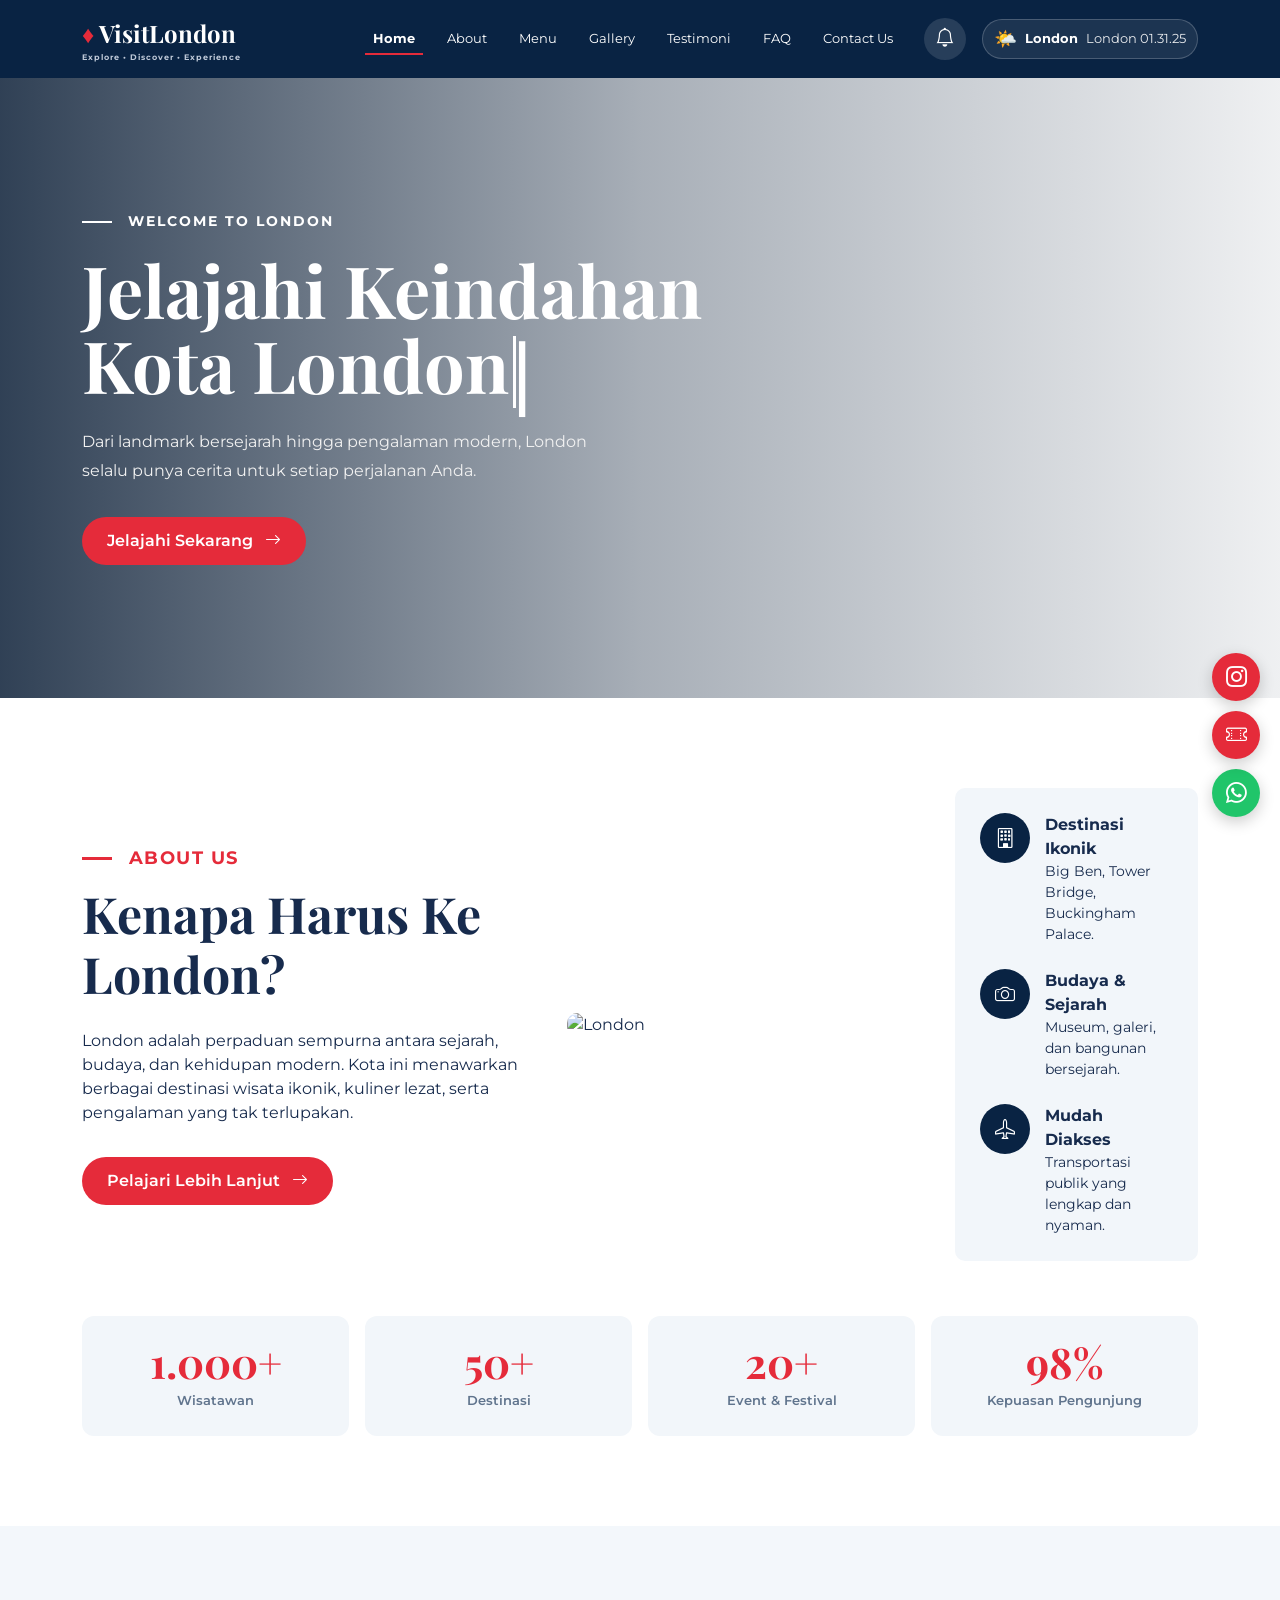
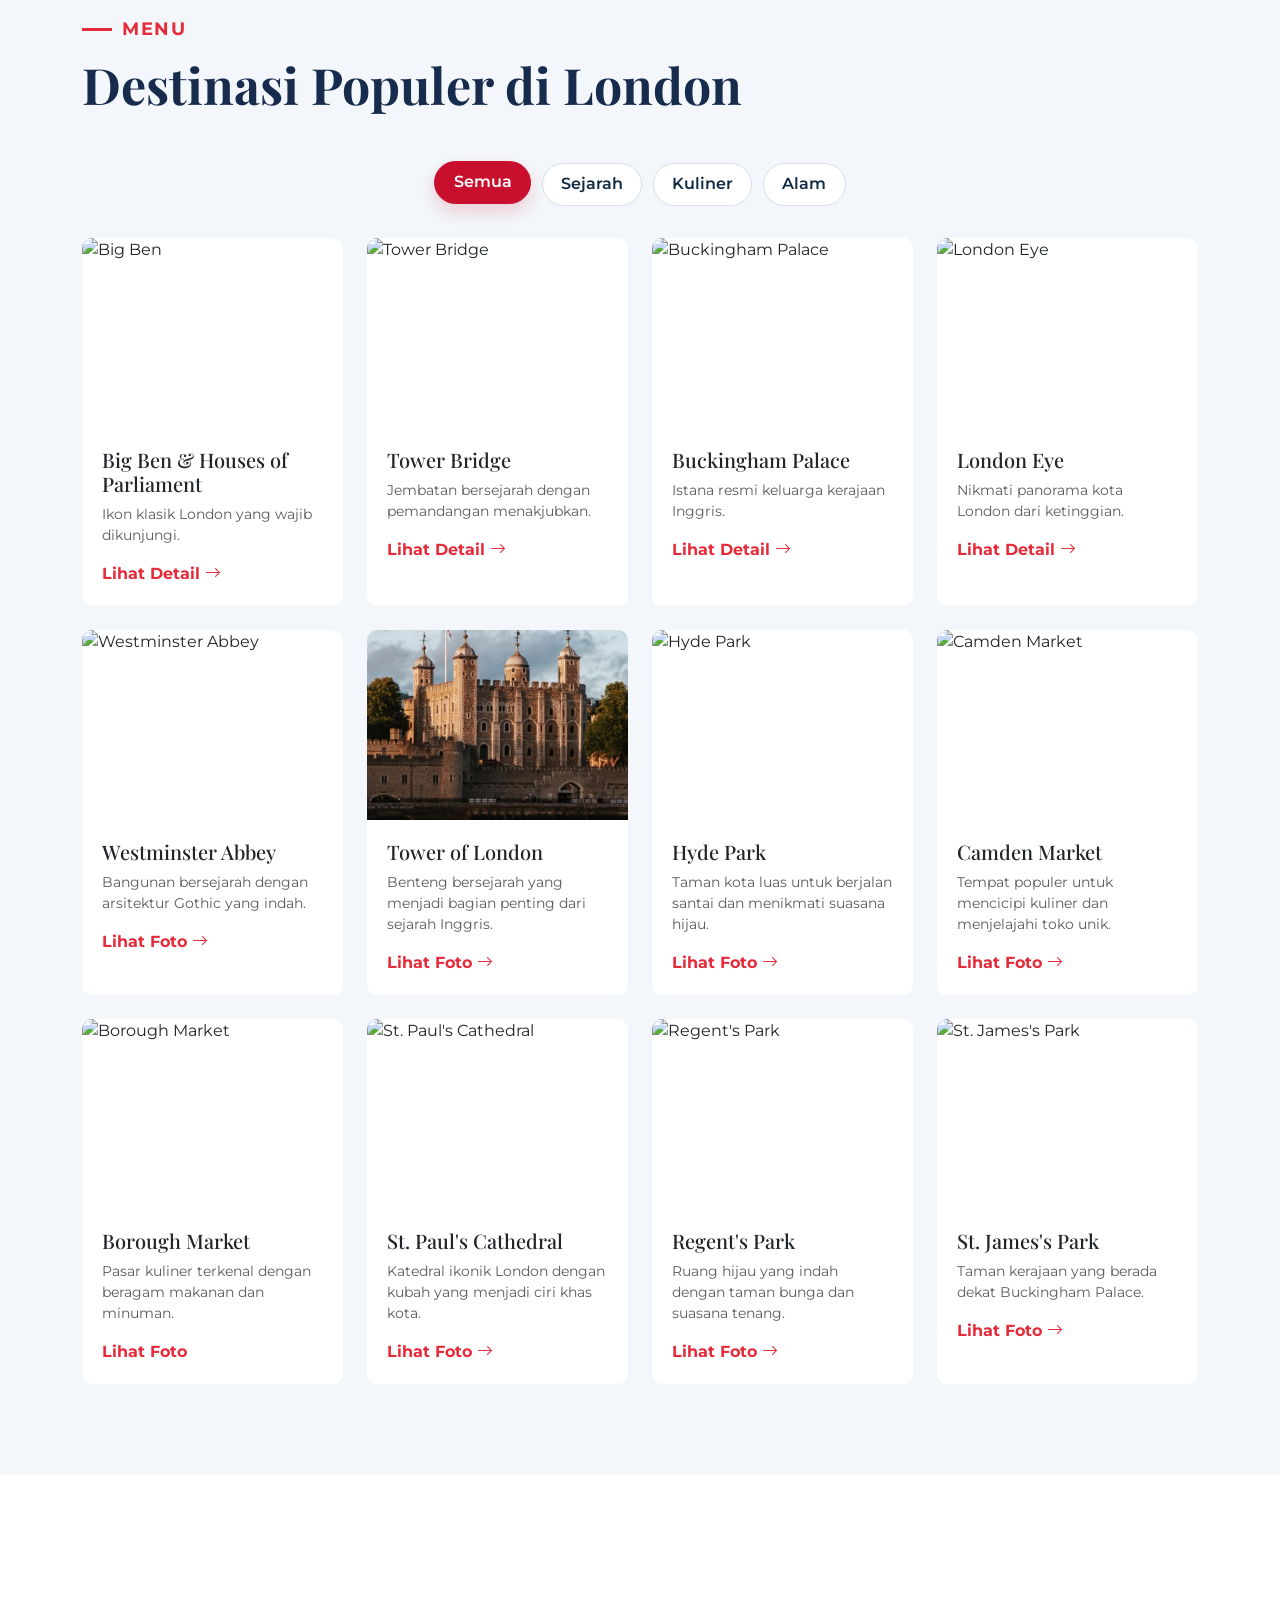
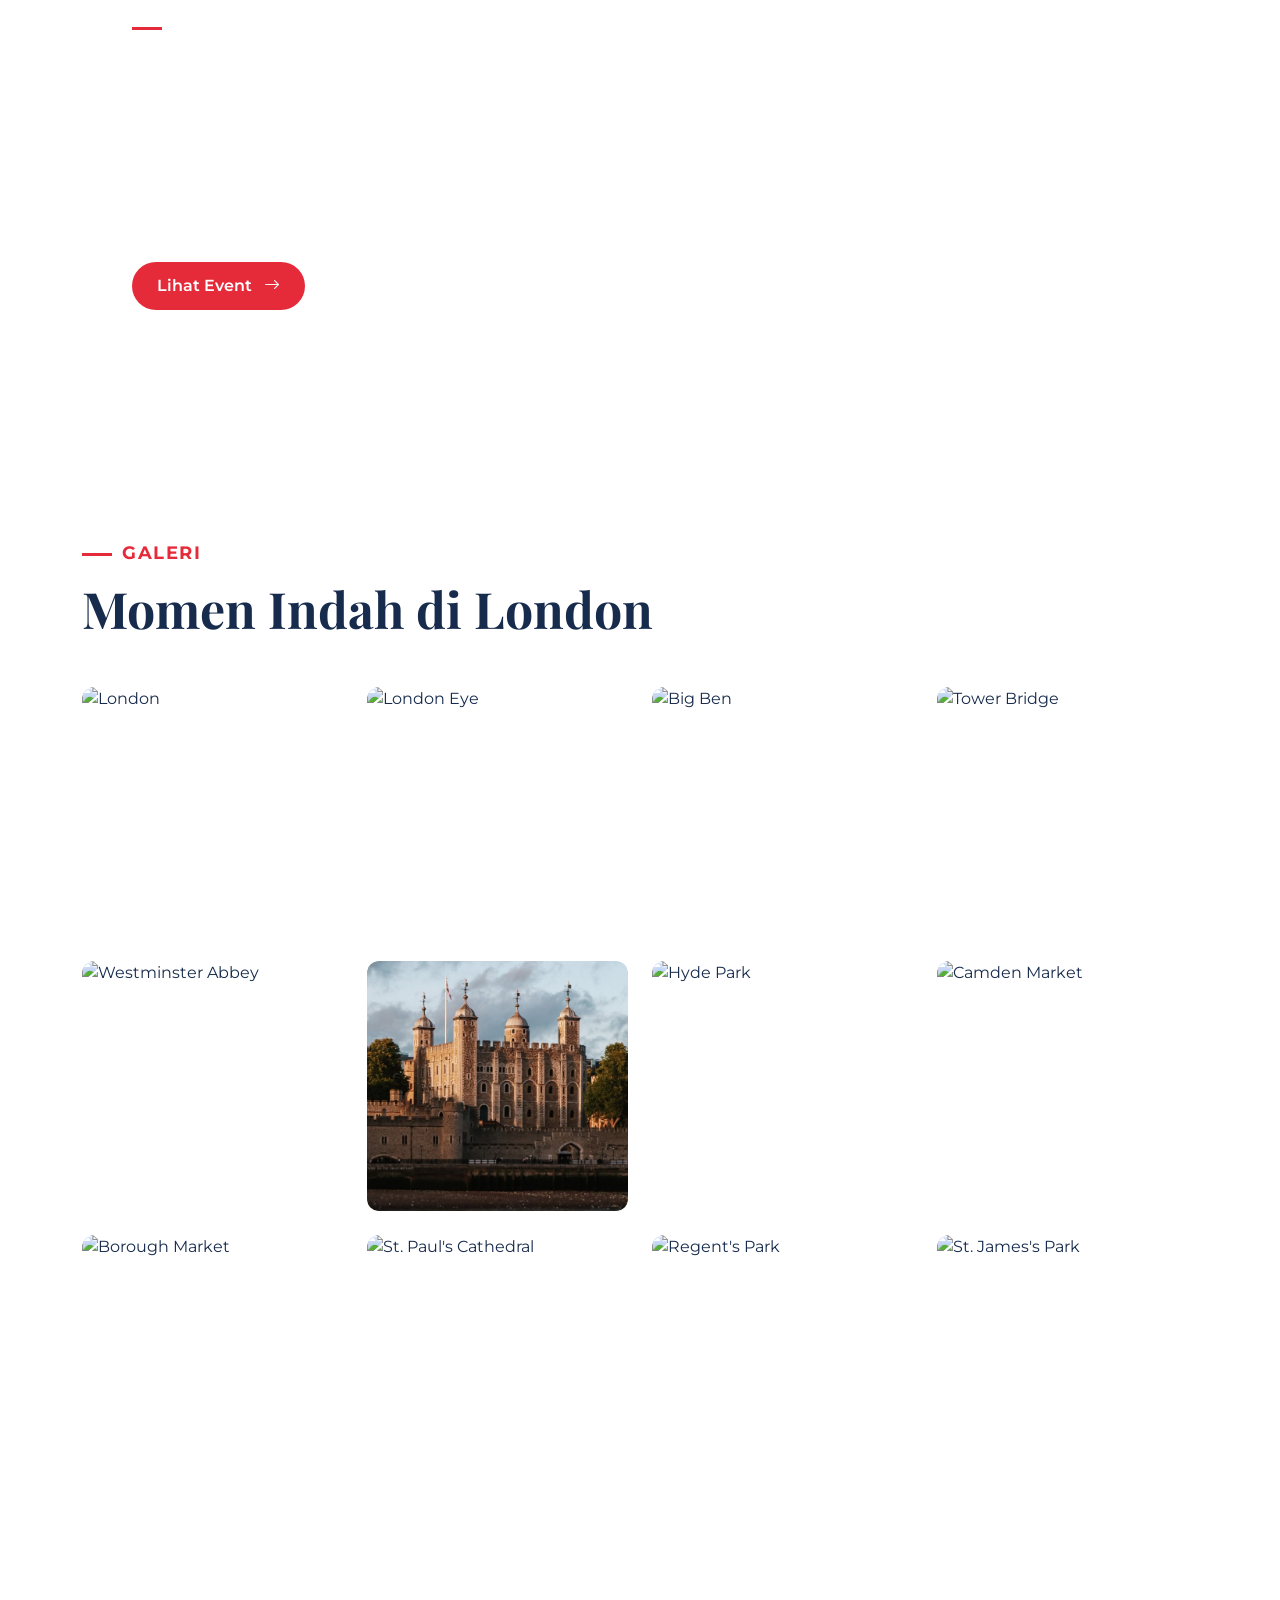
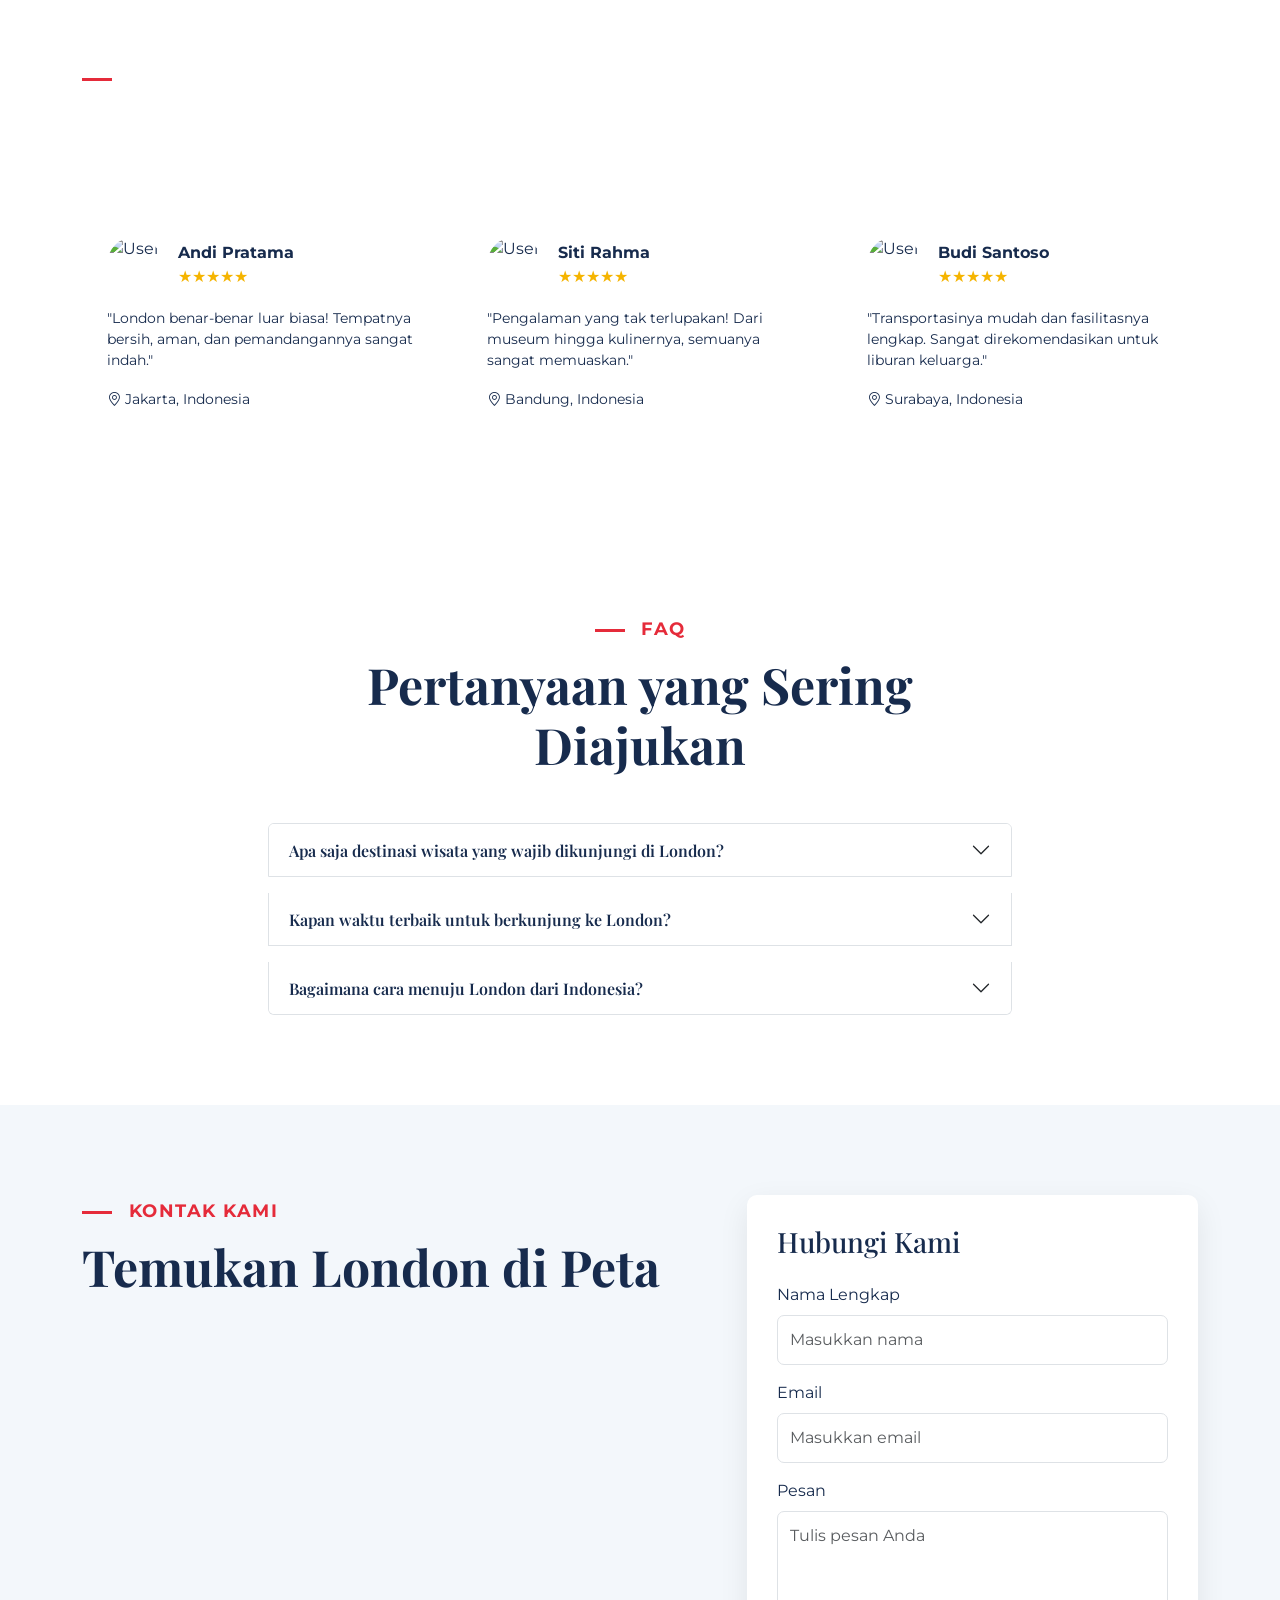
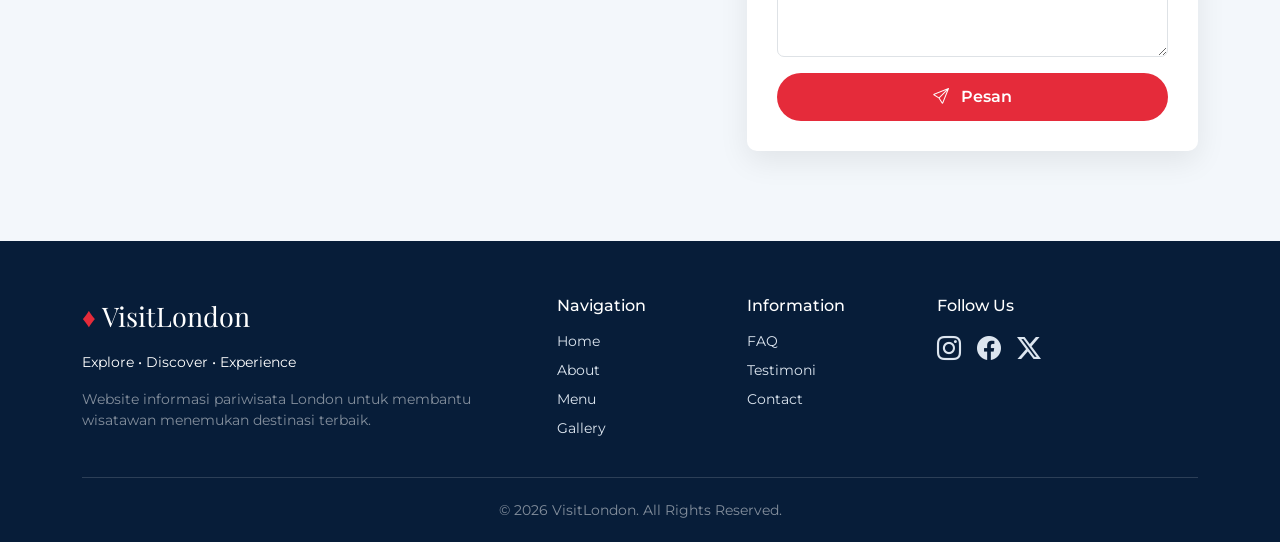
==== commit fbc96ee2: "index.html" ====
--- a/index.html
+++ b/index.html
@@ -364,7 +364,7 @@
 
             <div class="destination-item fade-up" data-category="sejarah">
                 <div class="card destination-card">
-                    <img src="https://images.unsplash.com/photo-1598977123110-7f6b7d7c3f0b?auto=format&fit=crop&w=800&q=80" class="card-img-top" alt="Tower of London">
+                    <img src="poto1.jpg" class="card-img-top" alt="Tower of London">
                     <div class="card-body">
                         <h5>Tower of London</h5>
                         <p class="small text-muted">Benteng bersejarah yang menjadi bagian penting dari sejarah Inggris.</p>
@@ -648,7 +648,7 @@
             </div>
 
             <div class="gallery-item fade-up">
-                <img src="https://images.unsplash.com/photo-1598977123110-7f6b7d7c3f0b?auto=format&fit=crop&w=800&q=80" class="gallery-img" alt="Tower of London">
+                <img src="poto1.jpg" class="gallery-img" alt="Tower of London">
             </div>
 
             <div class="gallery-item fade-up">
@@ -1314,4 +1314,4 @@
 
 <script src="script.js"></script>
 </body>
-</html>+</html>
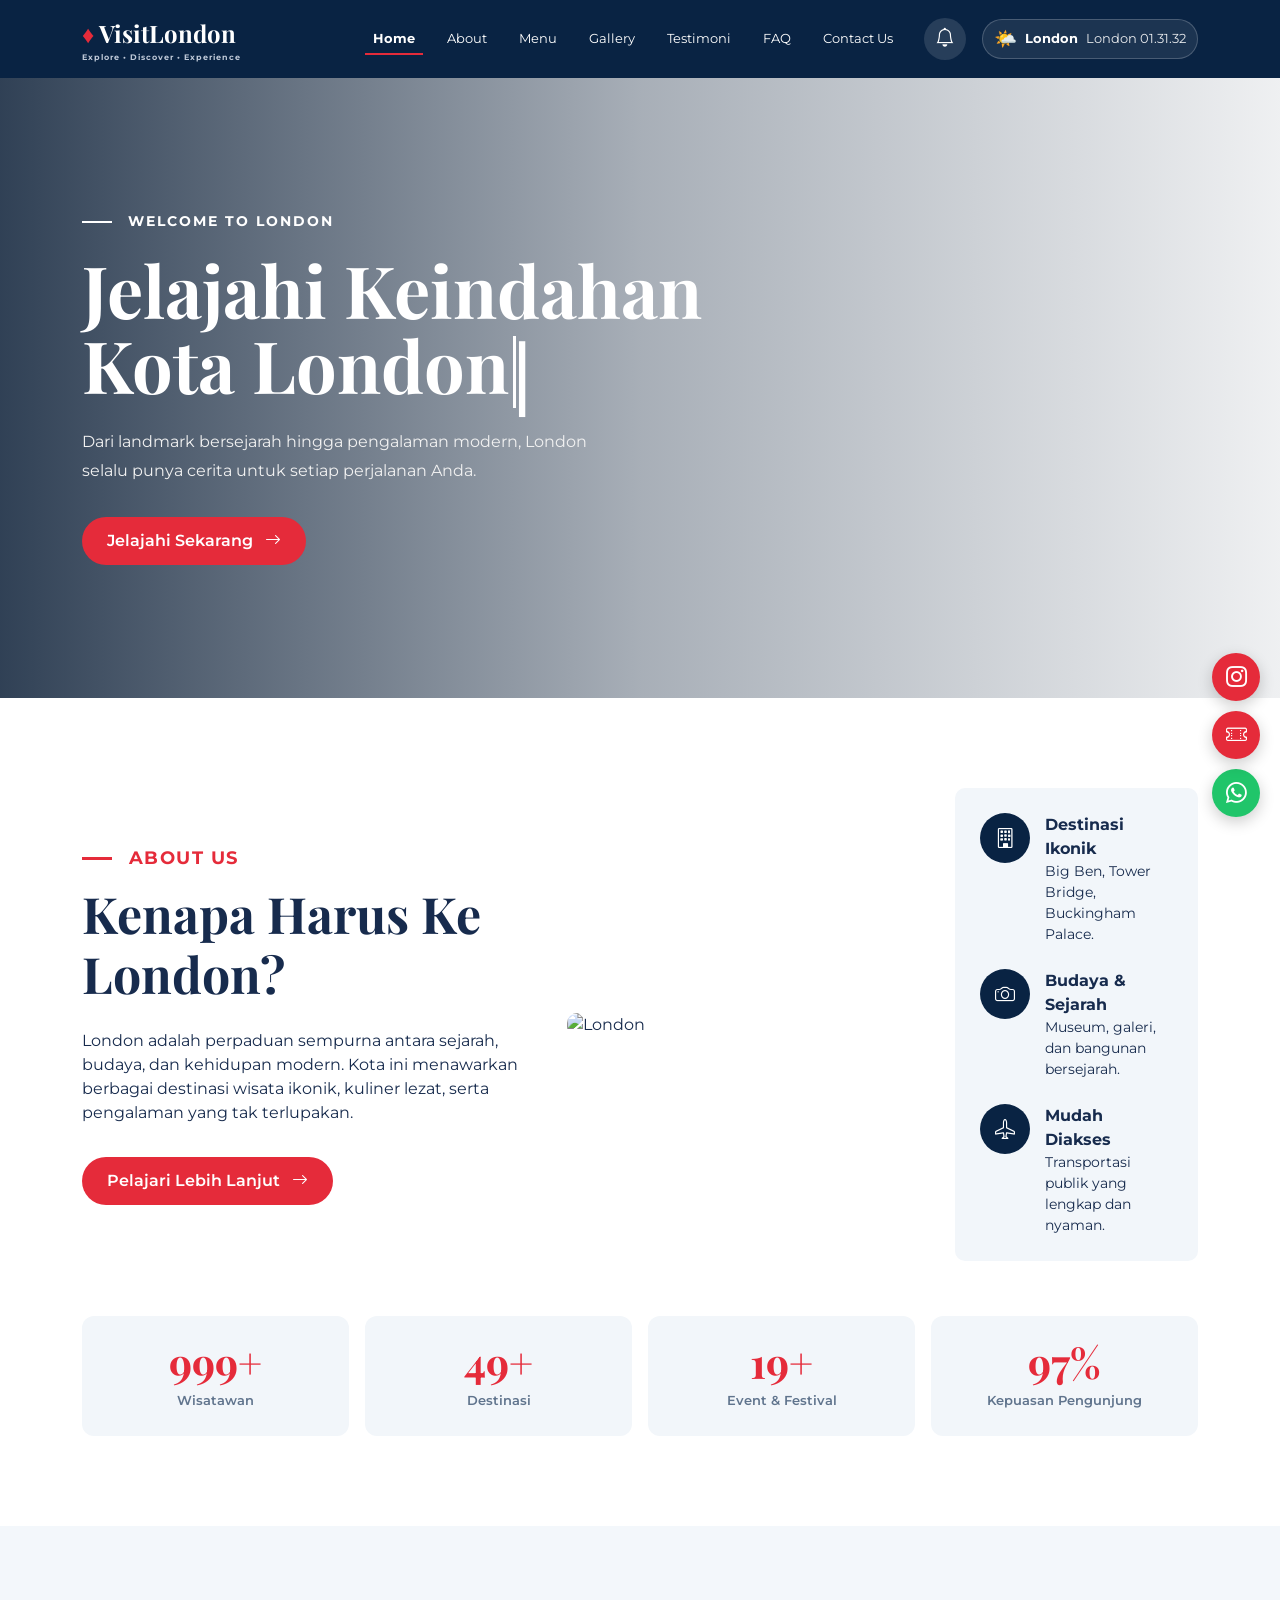
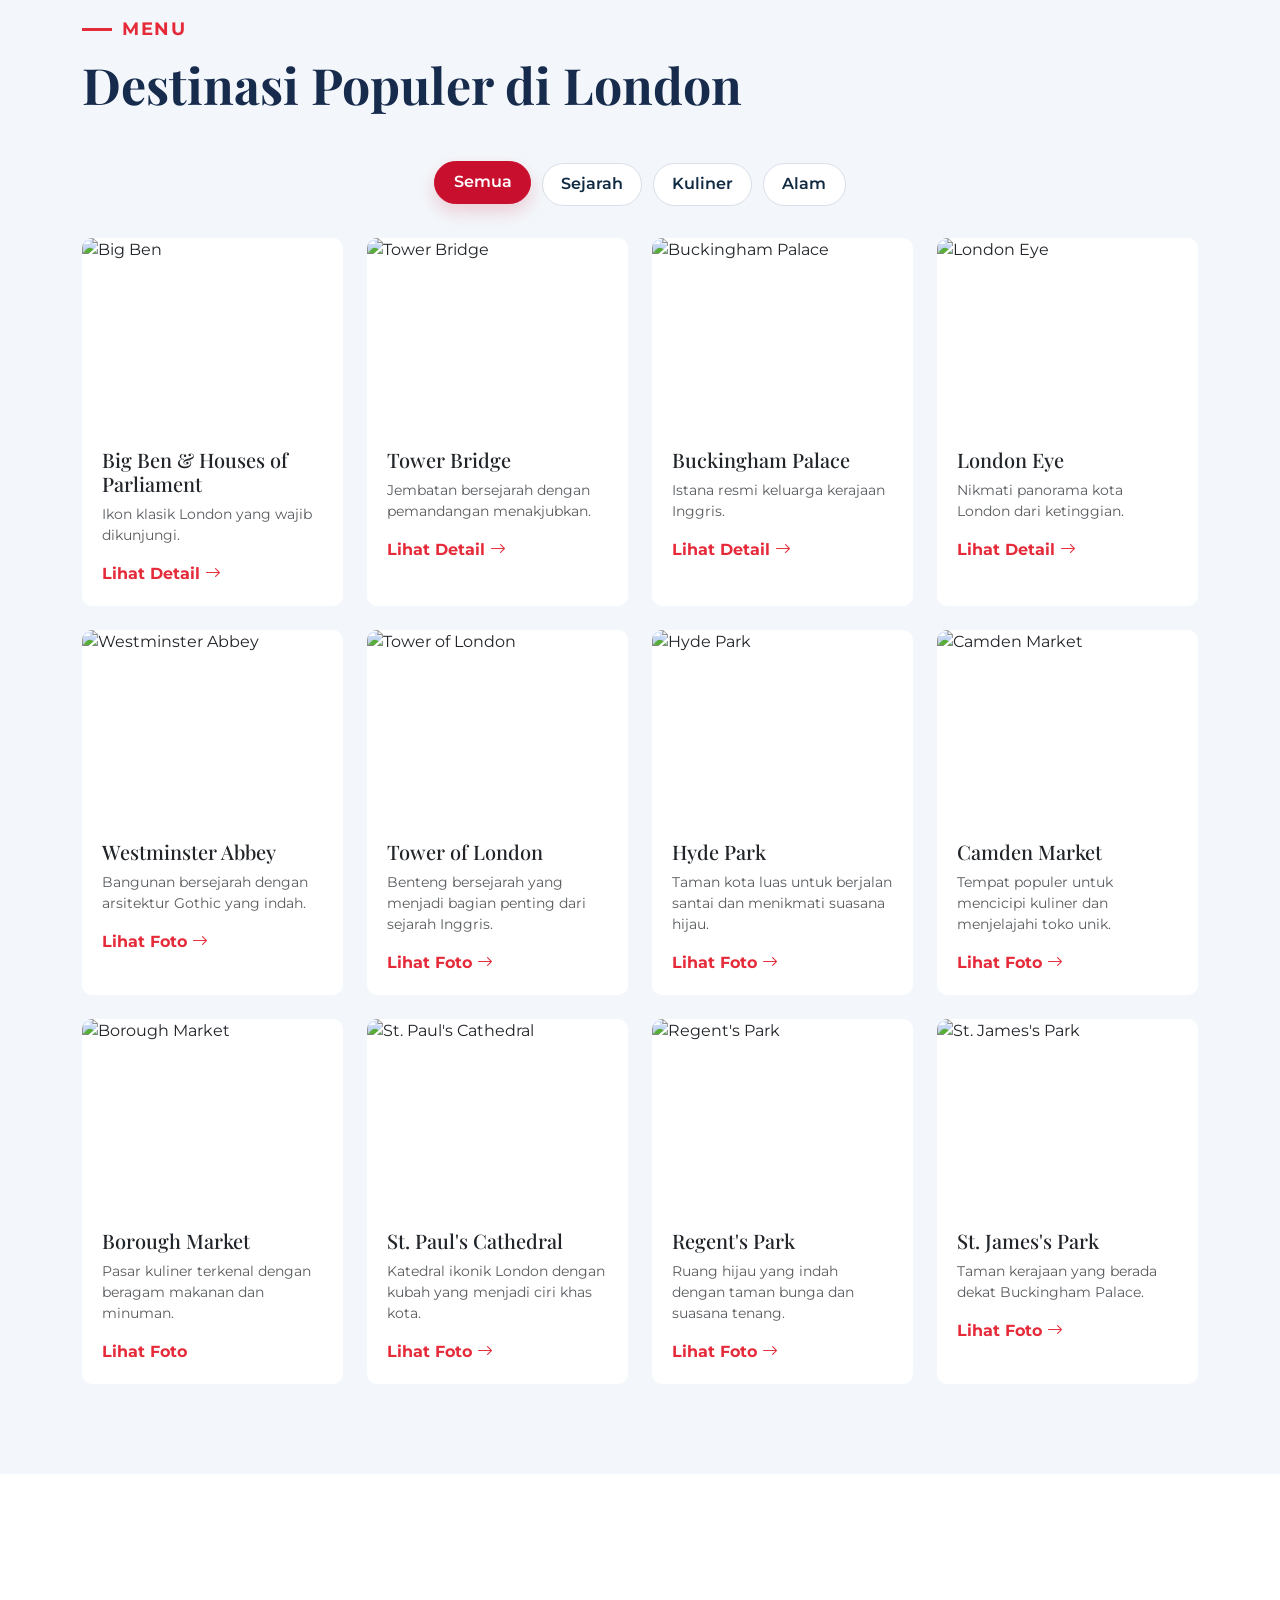
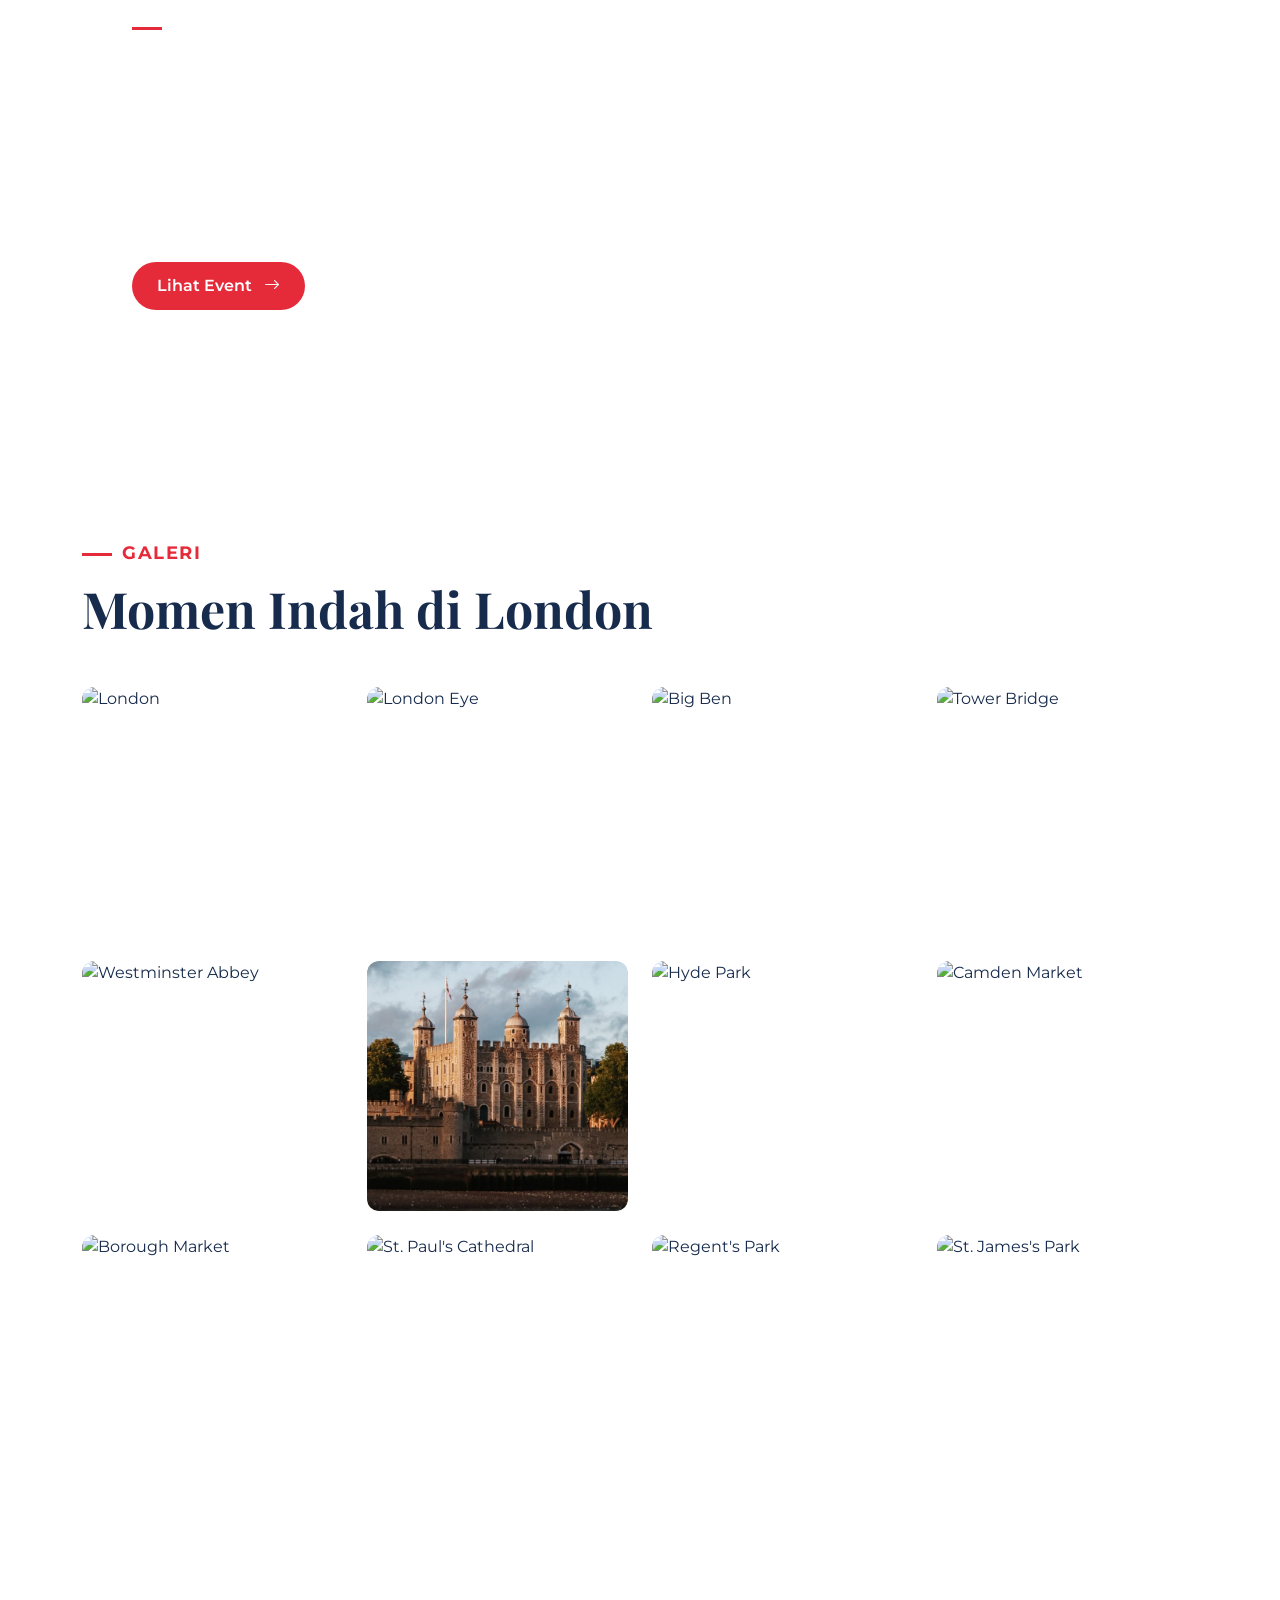
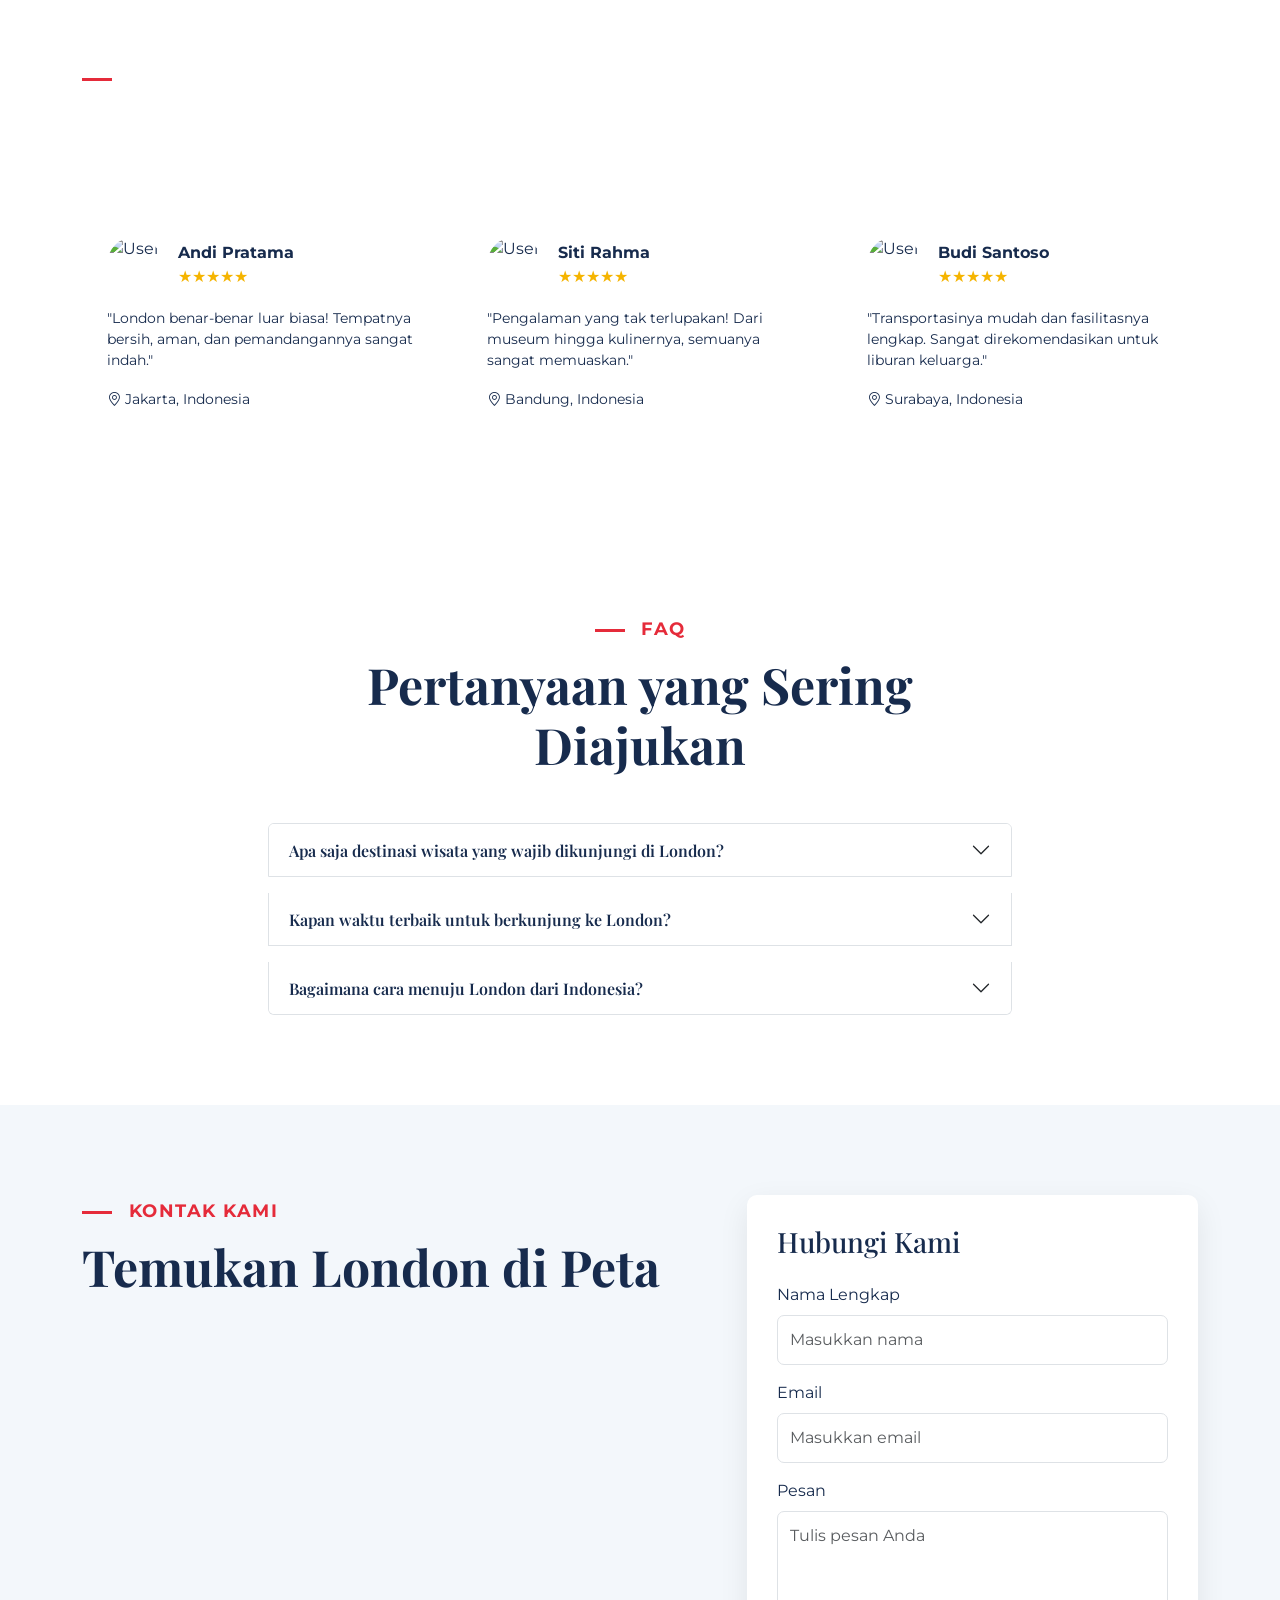
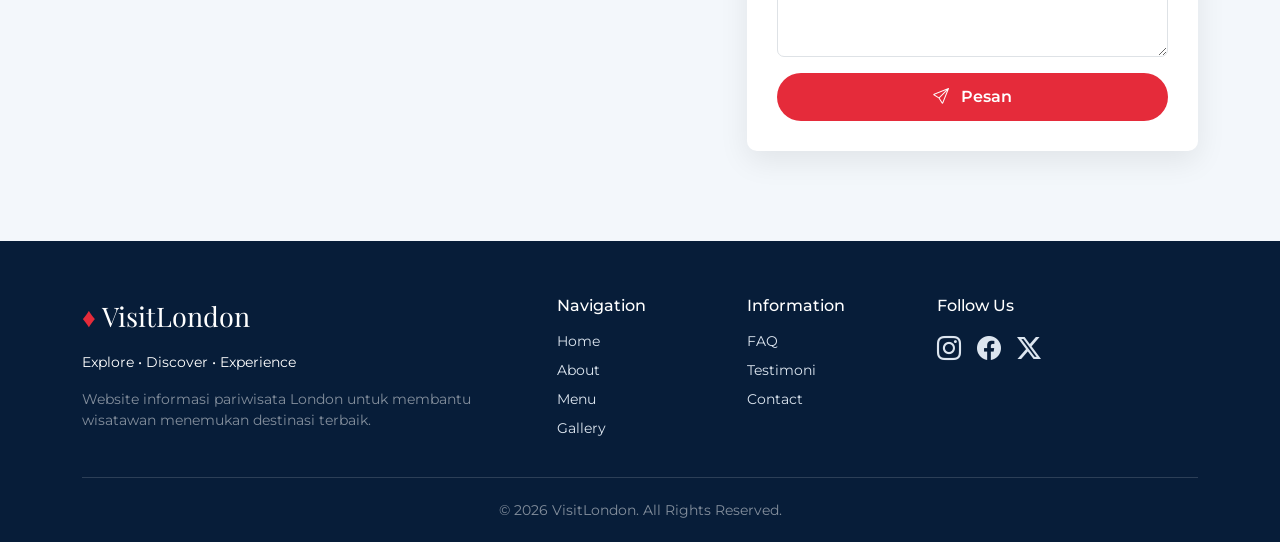
==== commit dbf518fa: "index.html" ====
--- a/index.html
+++ b/index.html
@@ -364,7 +364,7 @@
 
             <div class="destination-item fade-up" data-category="sejarah">
                 <div class="card destination-card">
-                    <img src="poto1.jpg" class="card-img-top" alt="Tower of London">
+                    <img src="https://www.google.com/search?sca_esv=ba3915c9dcc0ce69&sxsrf=AKL5yDjOJYH6-pzbzPaVc_A-R06wIhU-HQ:1795575648753&udm=2&fbs=[base64]&q=link+untuk+menunjukkan+foto+tower+of+london&sa=X&ved=2ahUKEwjr39fFkKKYAxVzkuEIHUSTLy4QtKgLegQIFRAB&biw=1536&bih=776&dpr=1.25#sv=CAMSURoyKhBlLW45bUd0R3JjcnB2Y0tNMg5uOW1HdEdyY3JwdmNLTToON2tDVVJDWE9yS0h5YU0gBCoXCgFzEhBlLW45bUd0R3JjcnB2Y0tNGAEwARgHIIiX5xtKCBACGAEgAigB" class="card-img-top" alt="Tower of London">
                     <div class="card-body">
                         <h5>Tower of London</h5>
                         <p class="small text-muted">Benteng bersejarah yang menjadi bagian penting dari sejarah Inggris.</p>
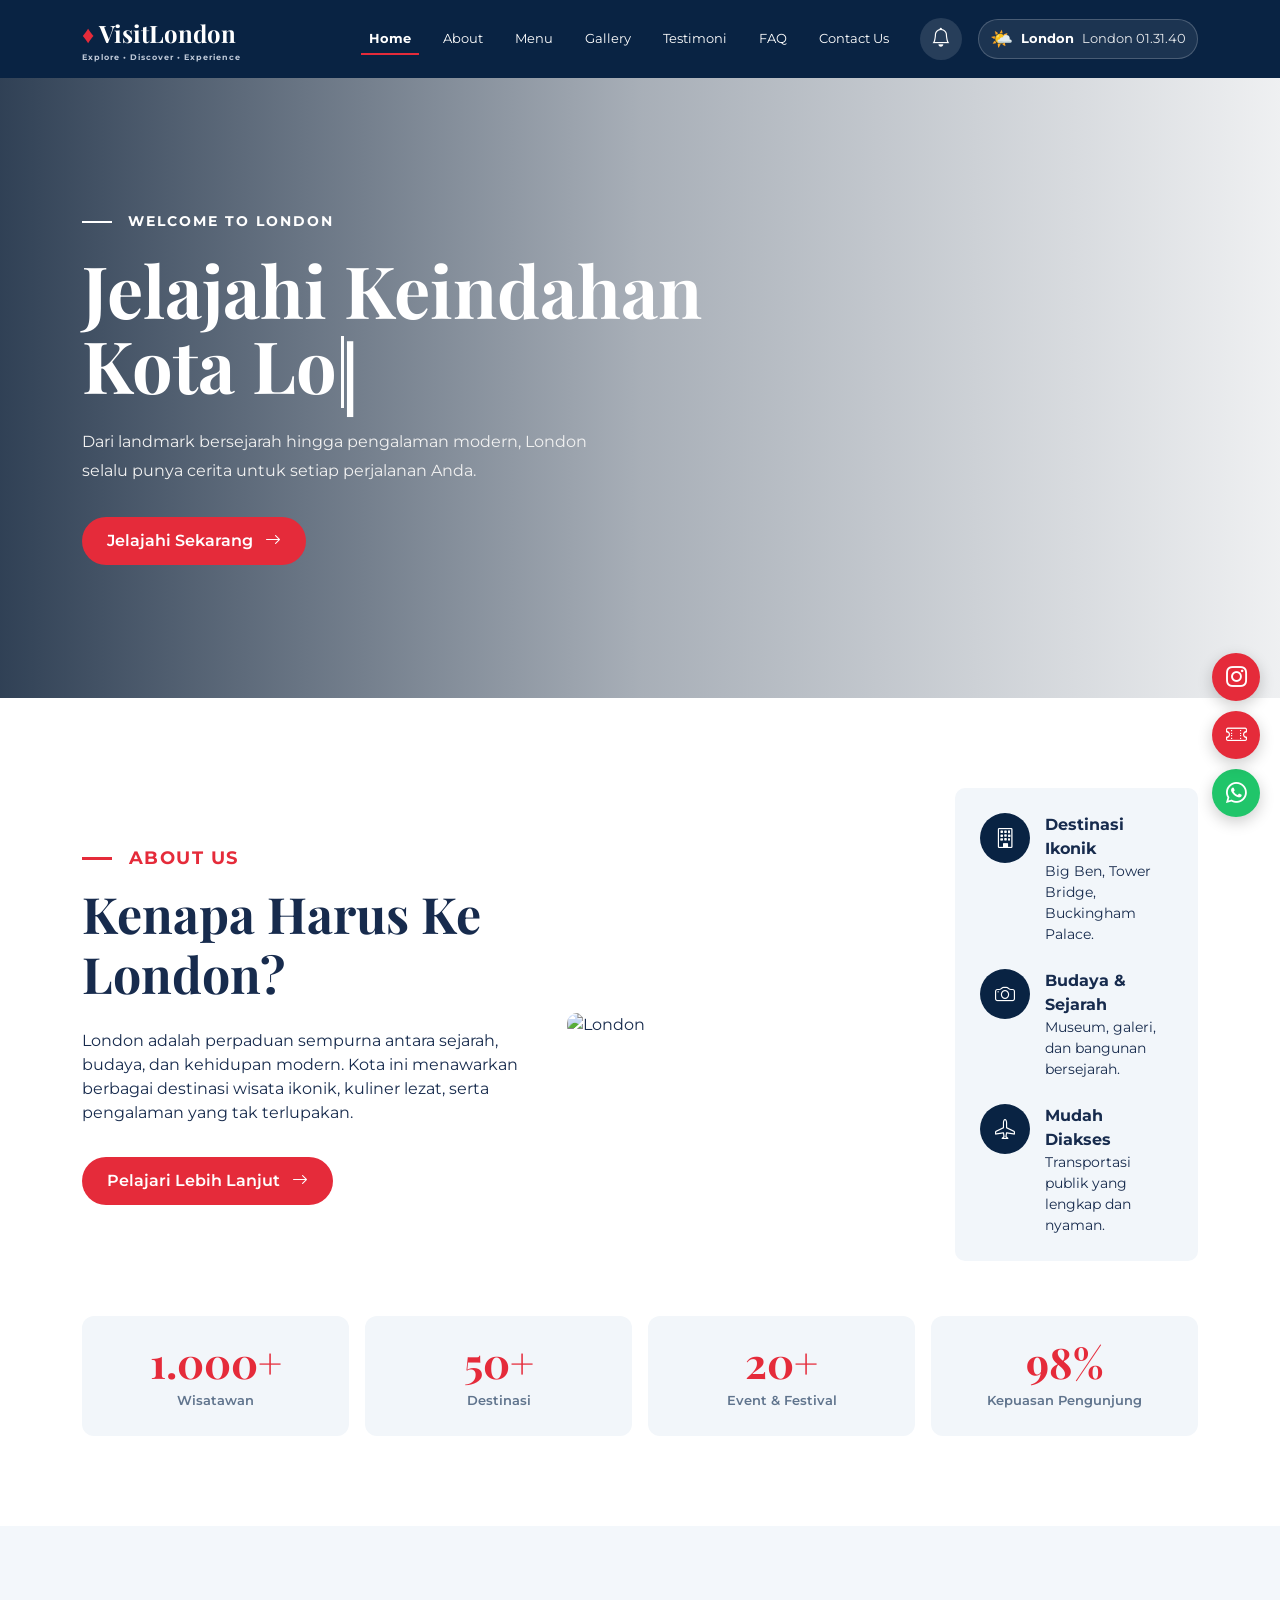
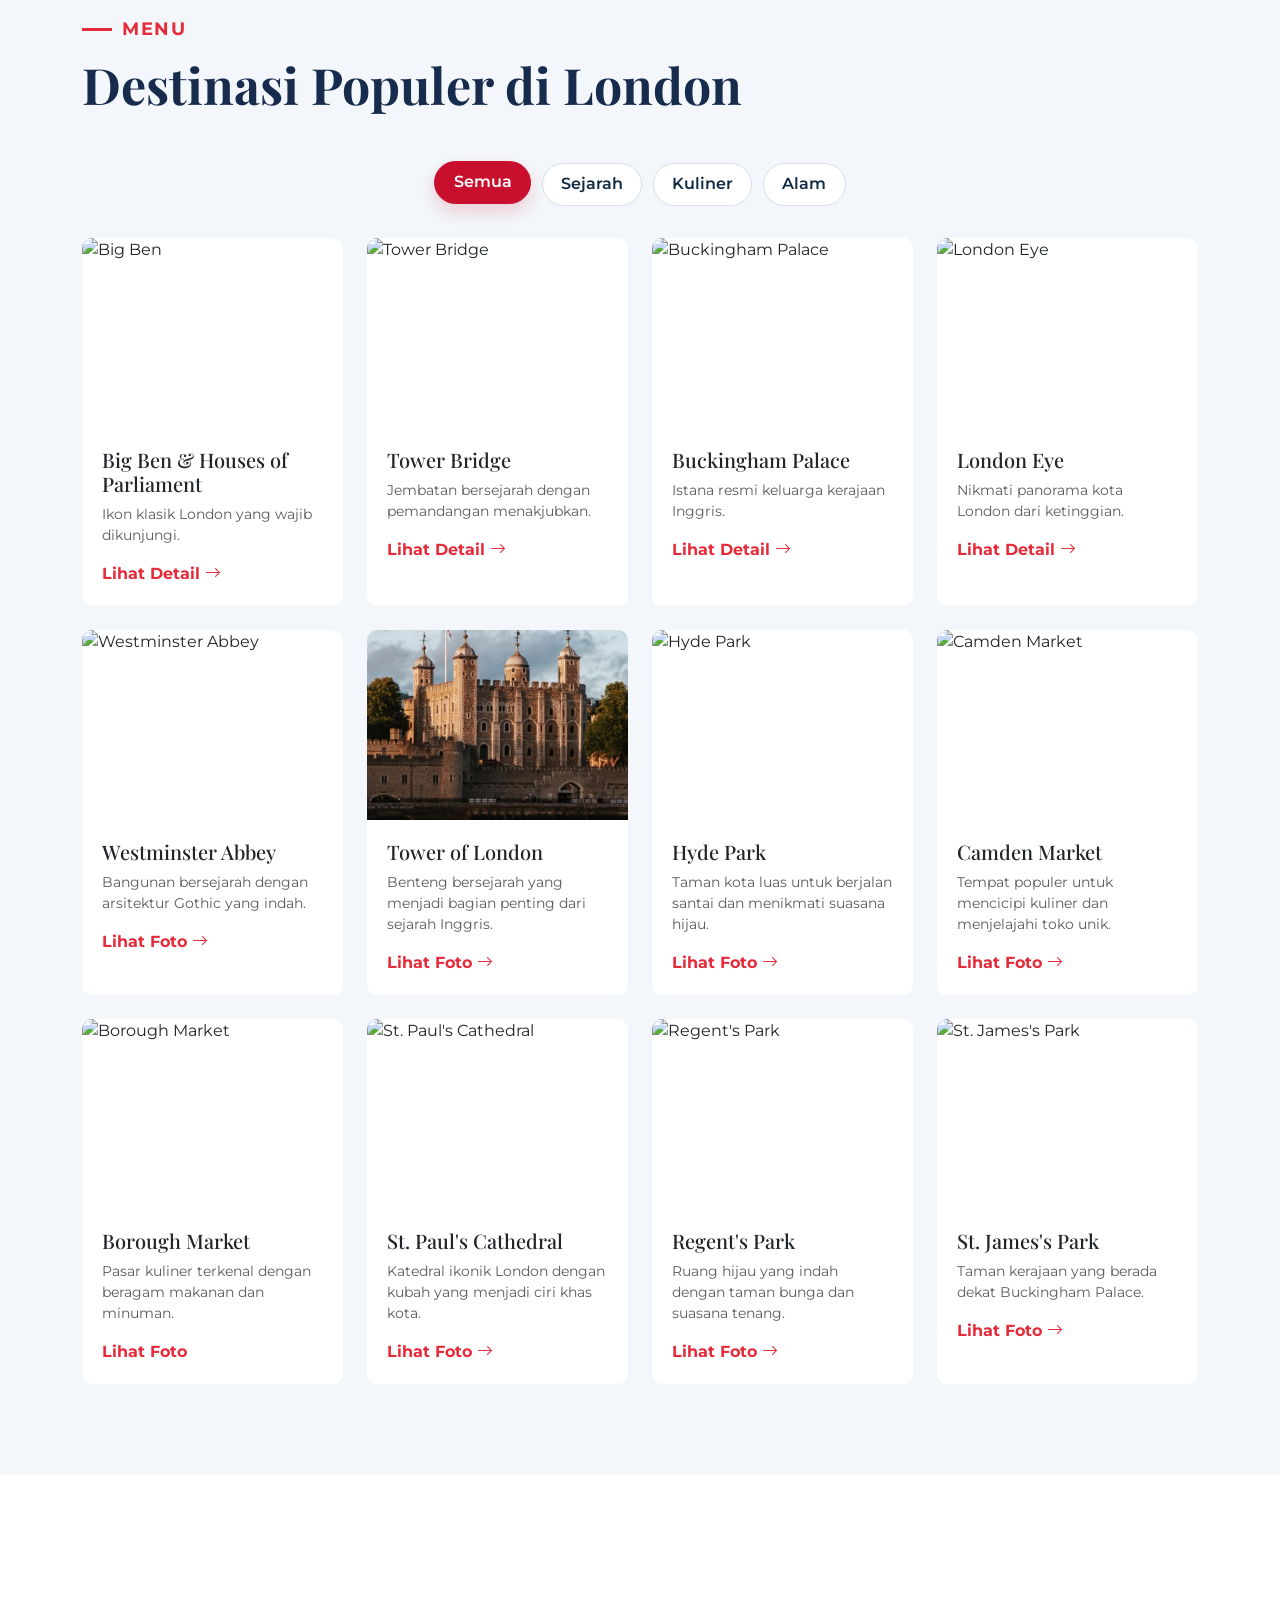
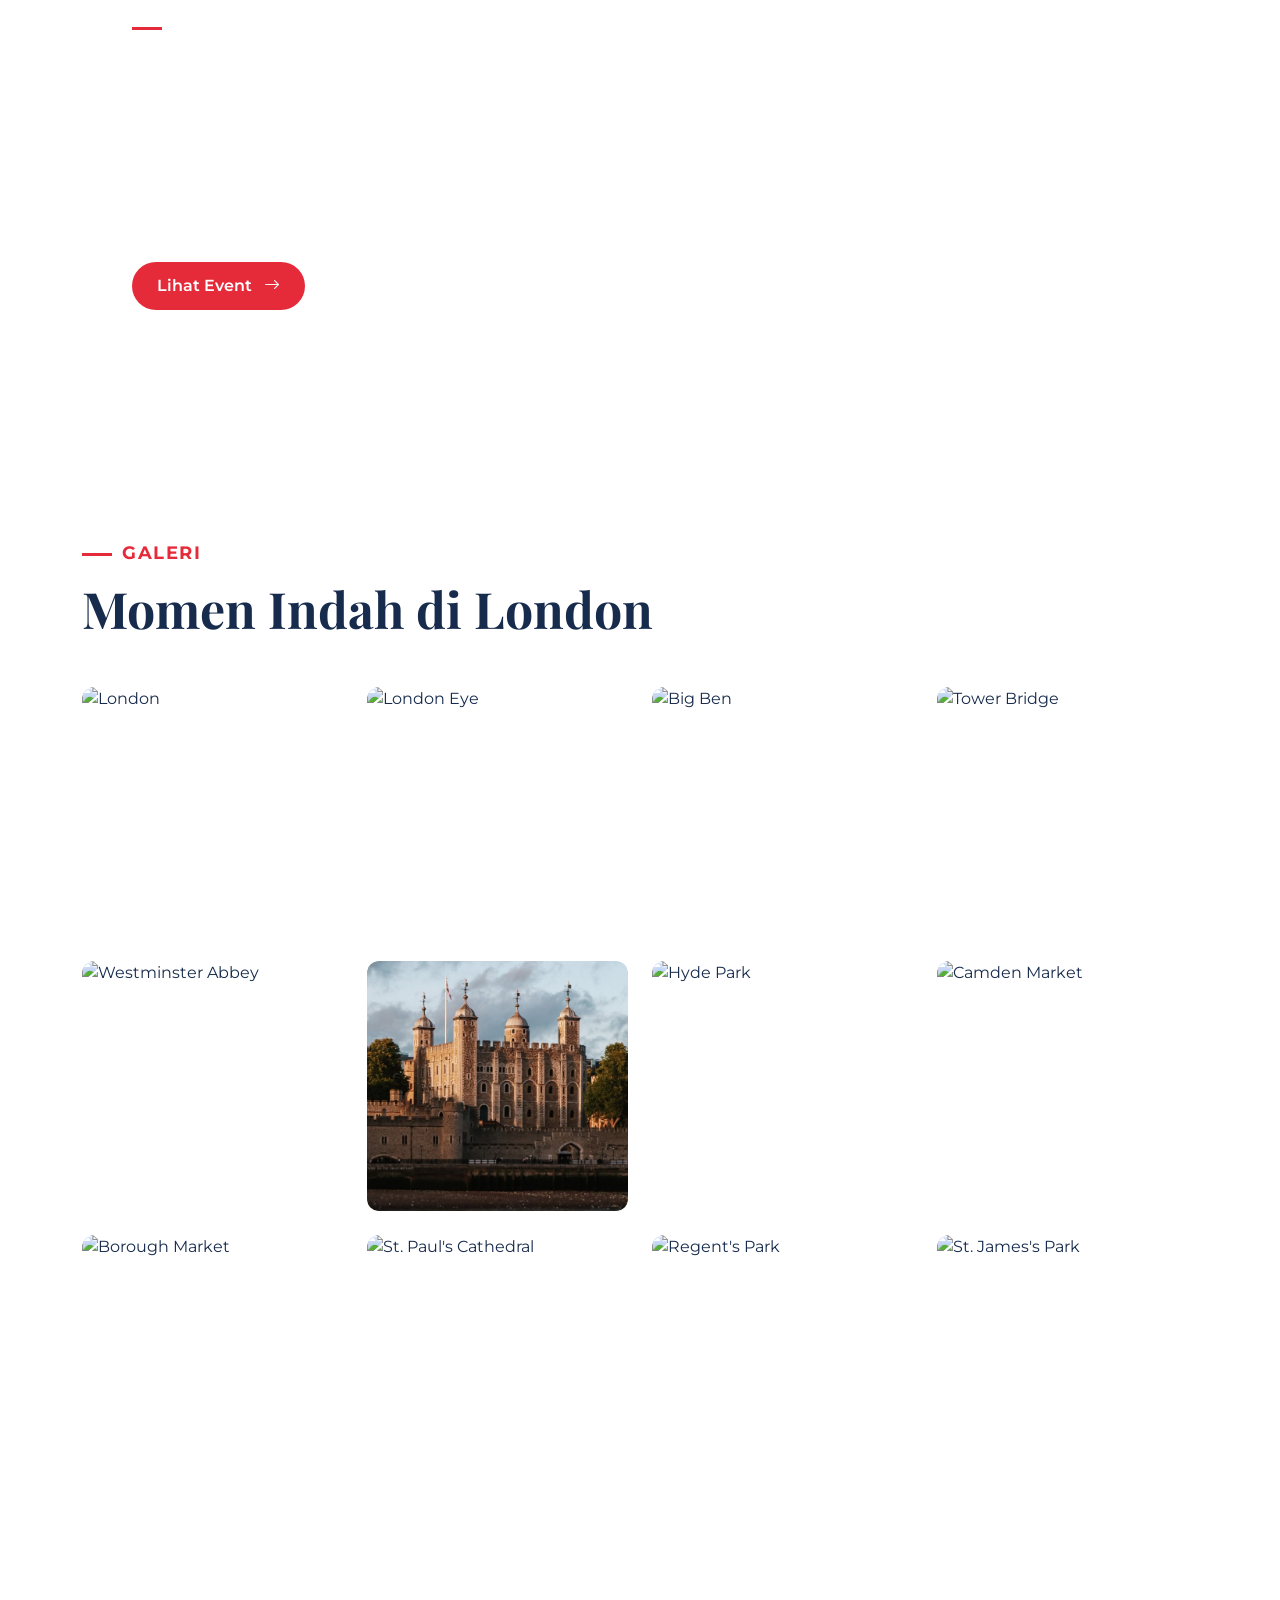
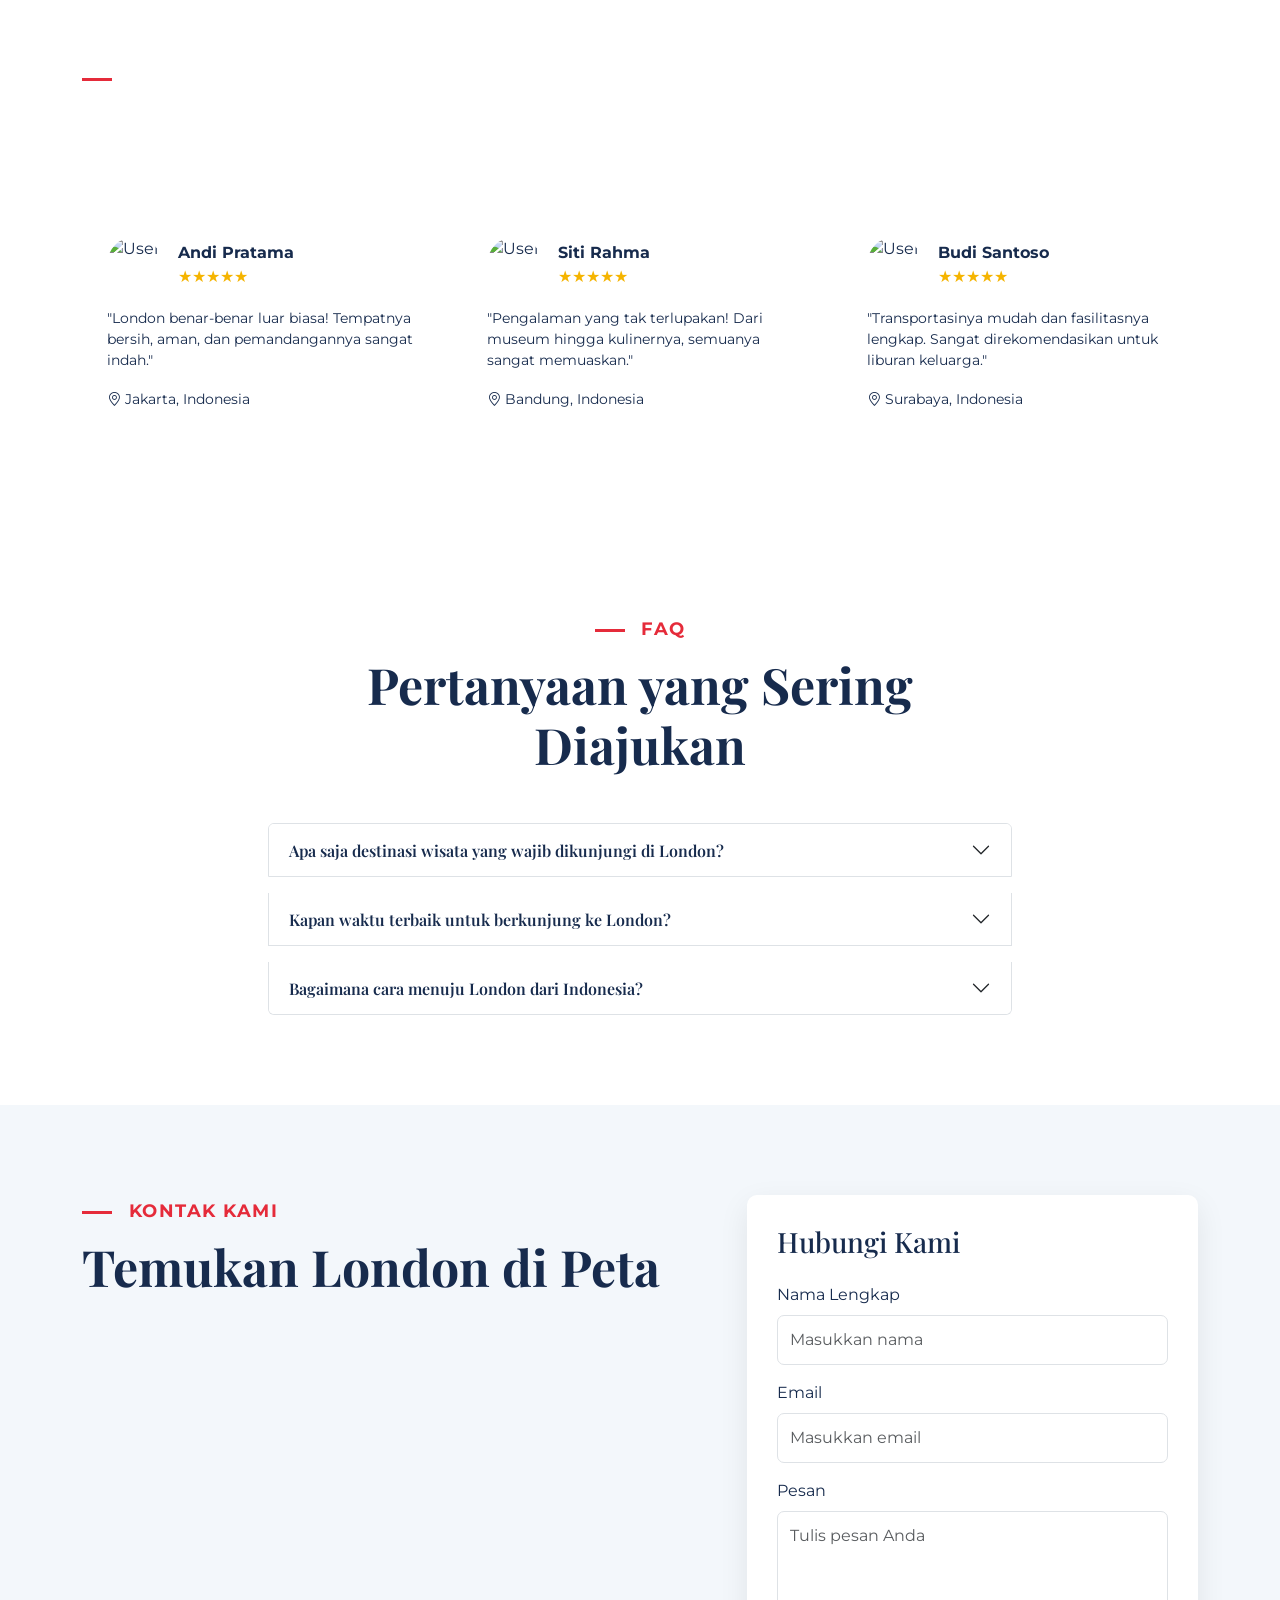
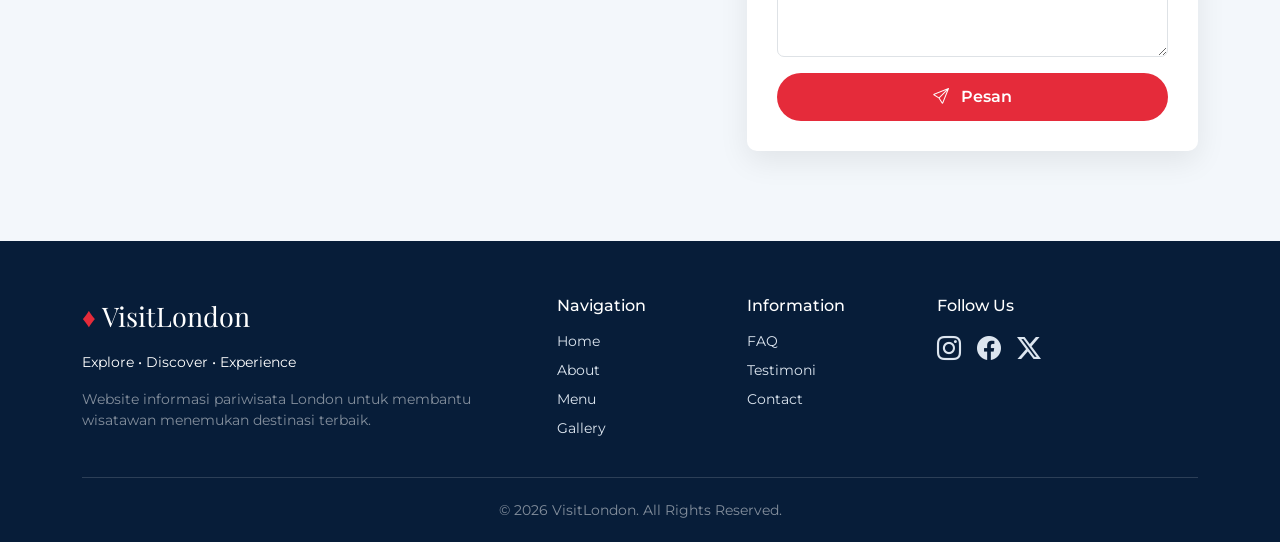
==== commit d8cd1930: "index.html" ====
--- a/index.html
+++ b/index.html
@@ -364,7 +364,7 @@
 
             <div class="destination-item fade-up" data-category="sejarah">
                 <div class="card destination-card">
-                    <img src="https://www.google.com/search?sca_esv=ba3915c9dcc0ce69&sxsrf=AKL5yDjOJYH6-pzbzPaVc_A-R06wIhU-HQ:1795575648753&udm=2&fbs=[base64]&q=link+untuk+menunjukkan+foto+tower+of+london&sa=X&ved=2ahUKEwjr39fFkKKYAxVzkuEIHUSTLy4QtKgLegQIFRAB&biw=1536&bih=776&dpr=1.25#sv=CAMSURoyKhBlLW45bUd0R3JjcnB2Y0tNMg5uOW1HdEdyY3JwdmNLTToON2tDVVJDWE9yS0h5YU0gBCoXCgFzEhBlLW45bUd0R3JjcnB2Y0tNGAEwARgHIIiX5xtKCBACGAEgAigB" class="card-img-top" alt="Tower of London">
+                    <img src="poto1.jpg" class="card-img-top" alt="Tower of London">
                     <div class="card-body">
                         <h5>Tower of London</h5>
                         <p class="small text-muted">Benteng bersejarah yang menjadi bagian penting dari sejarah Inggris.</p>
